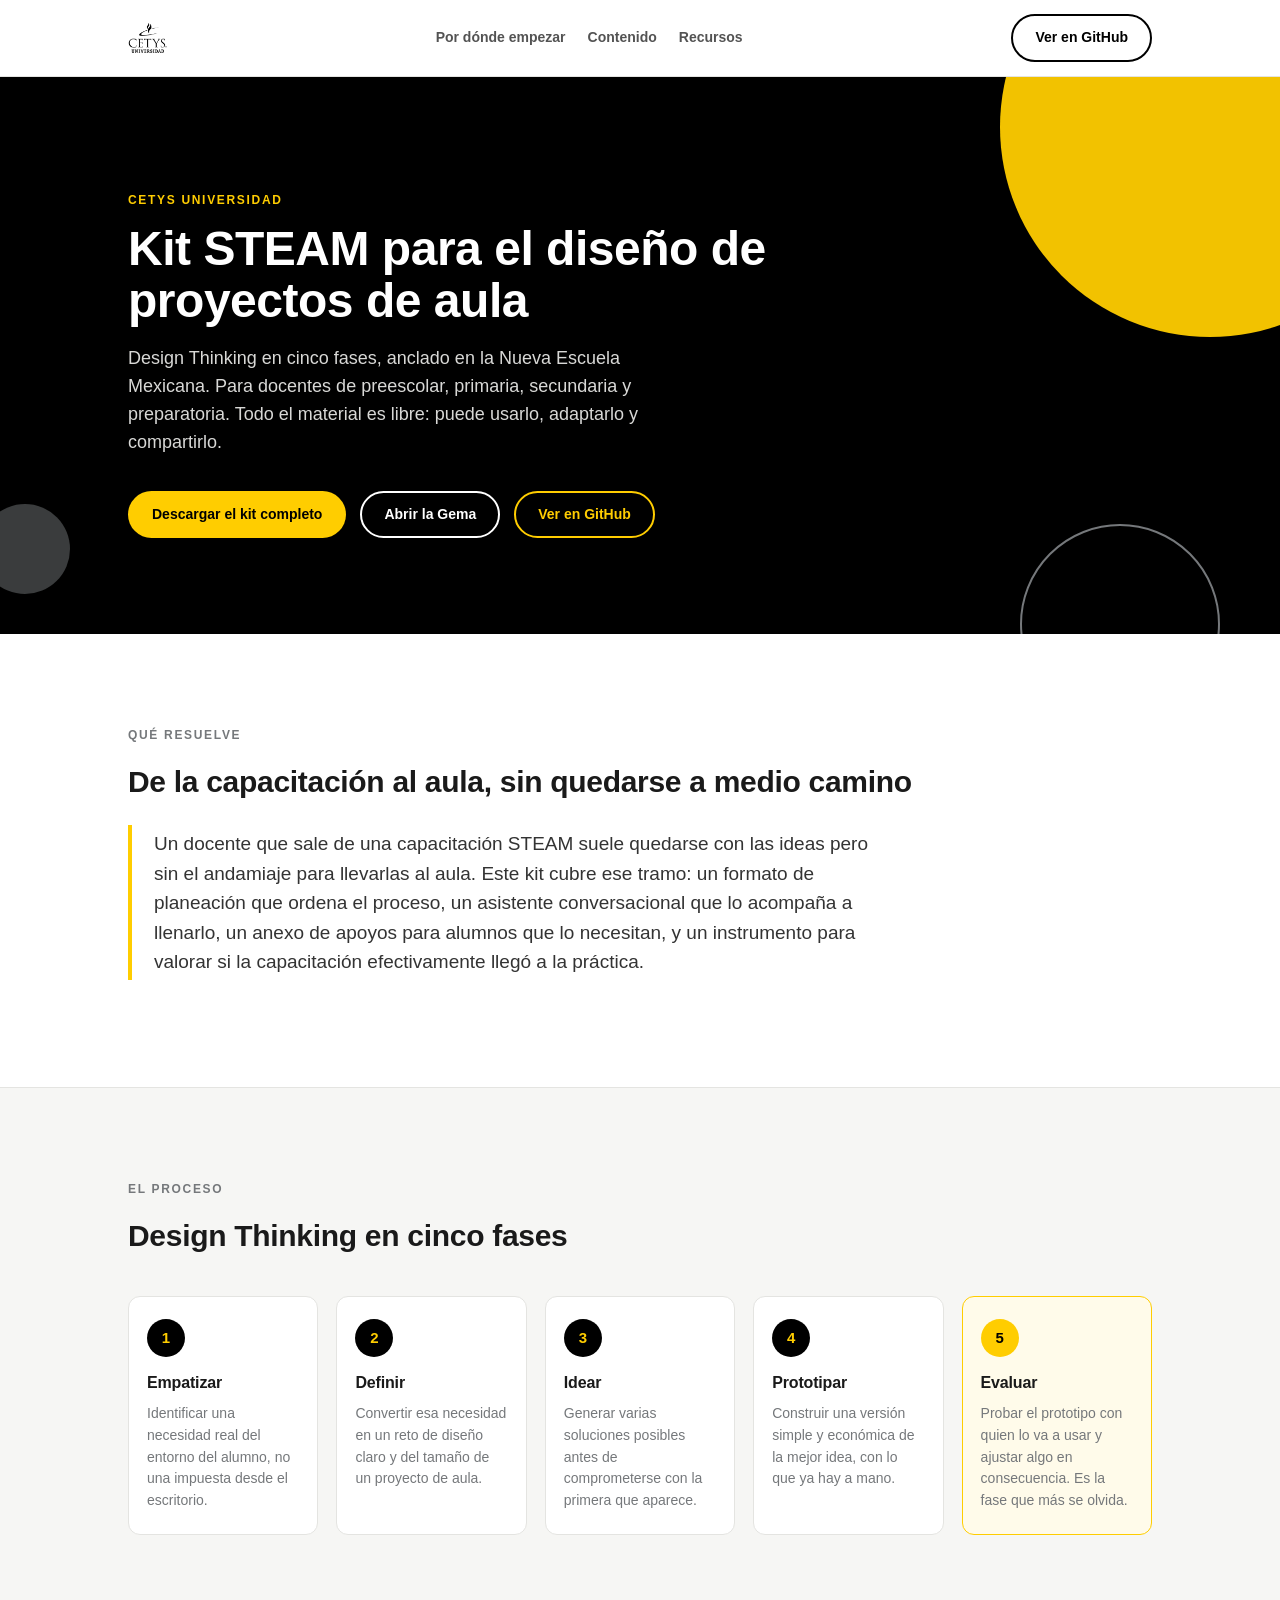
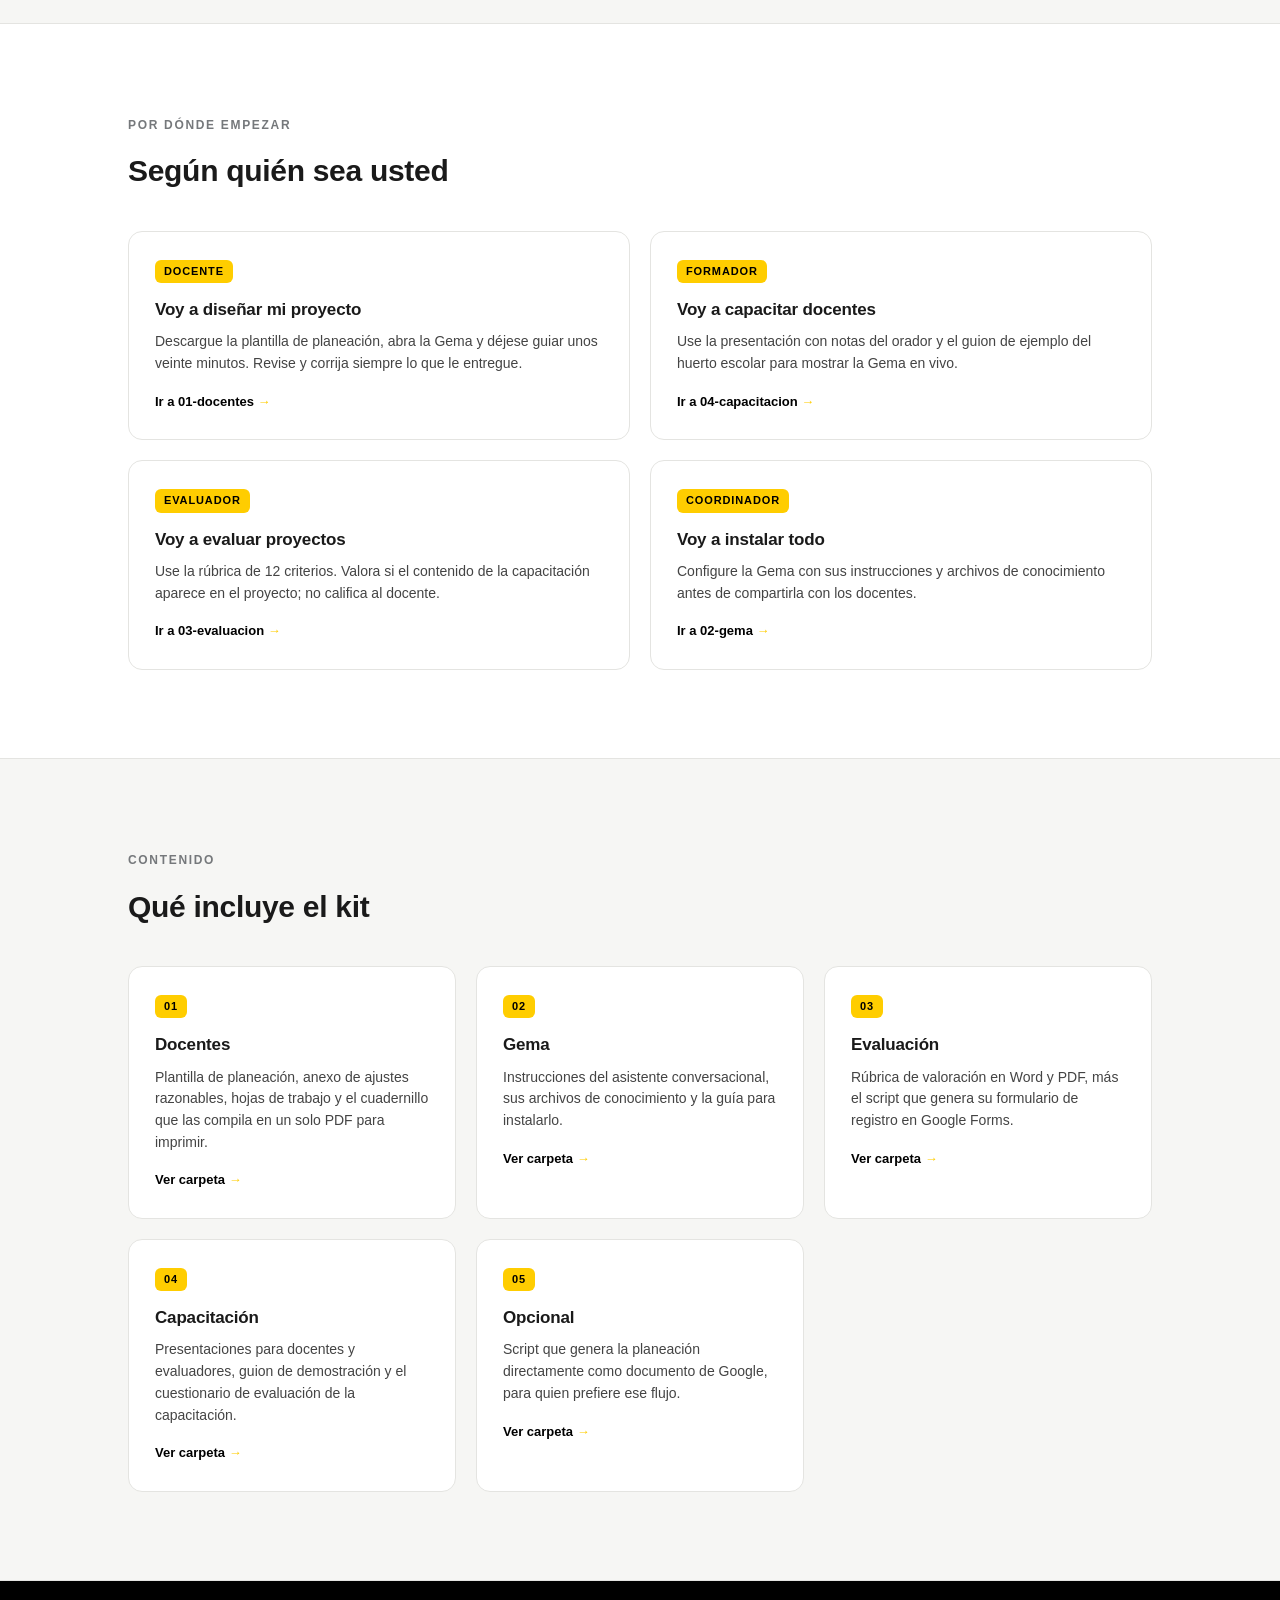
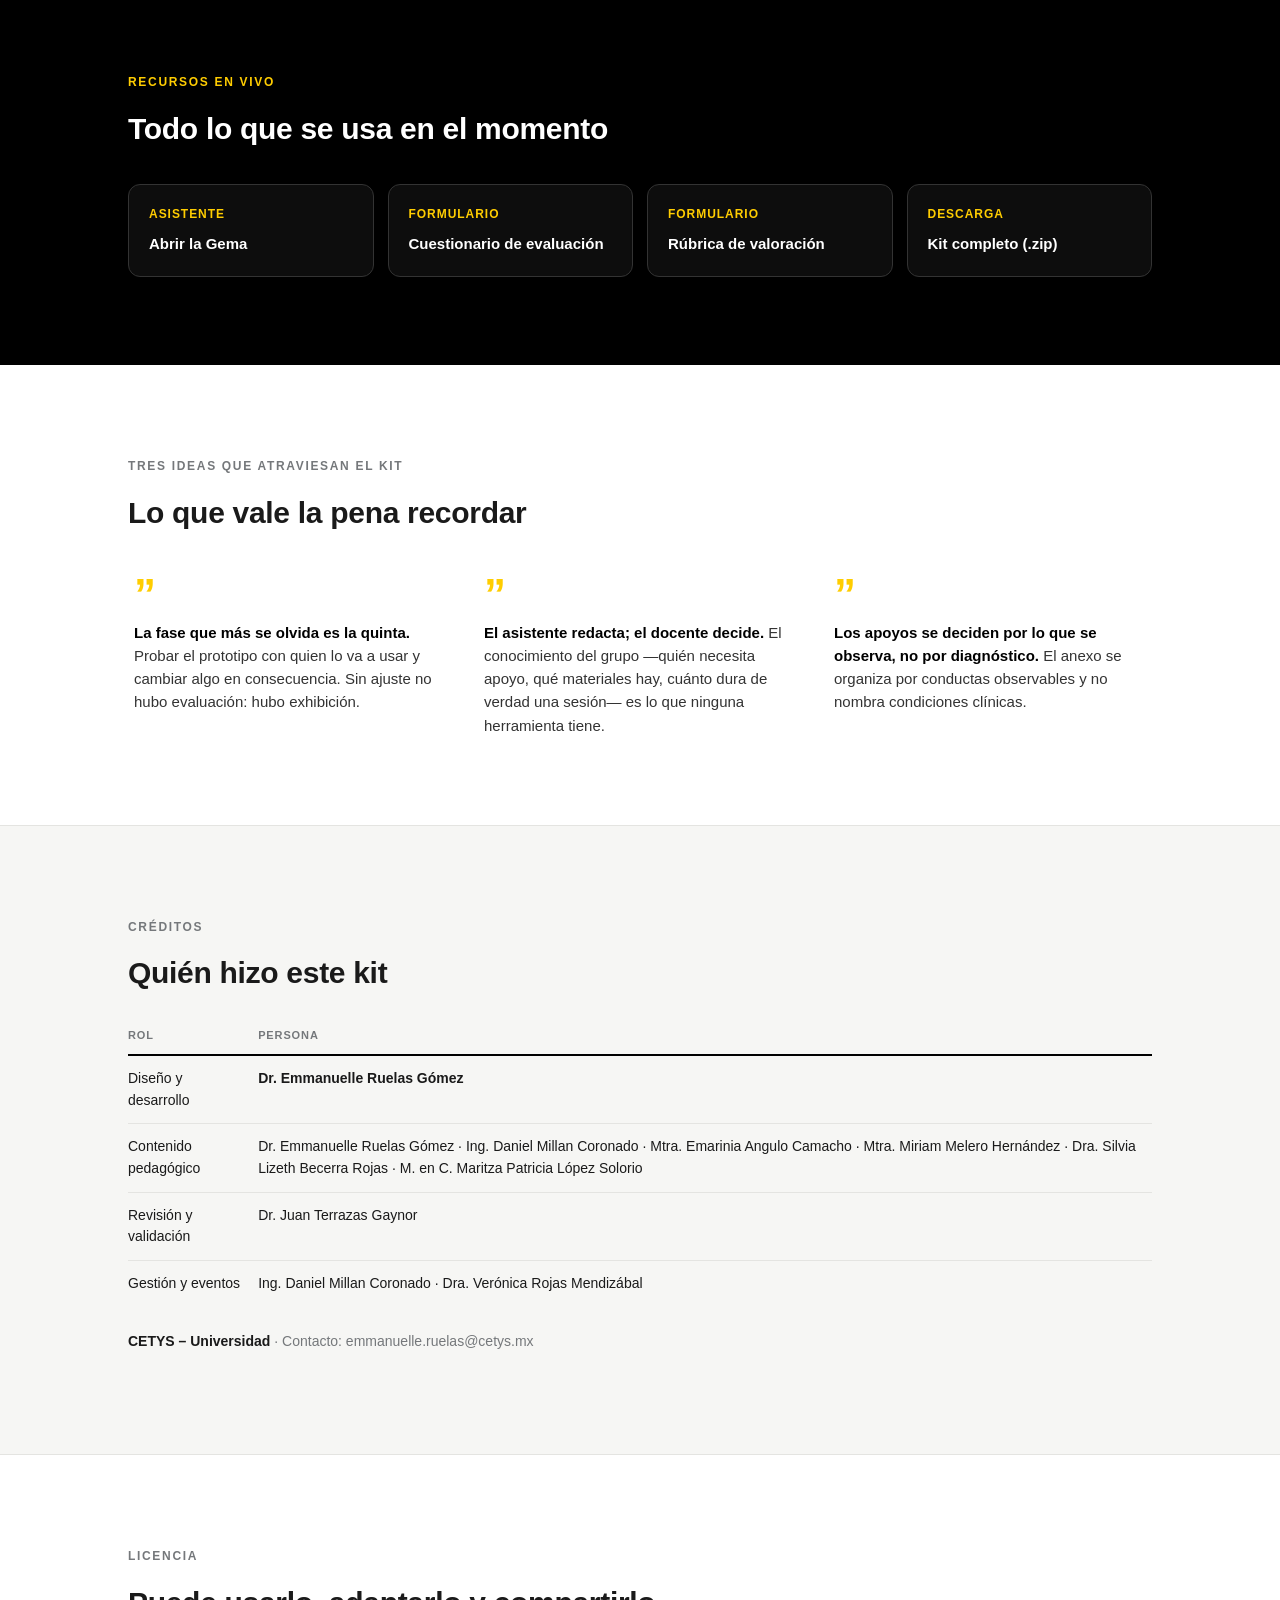
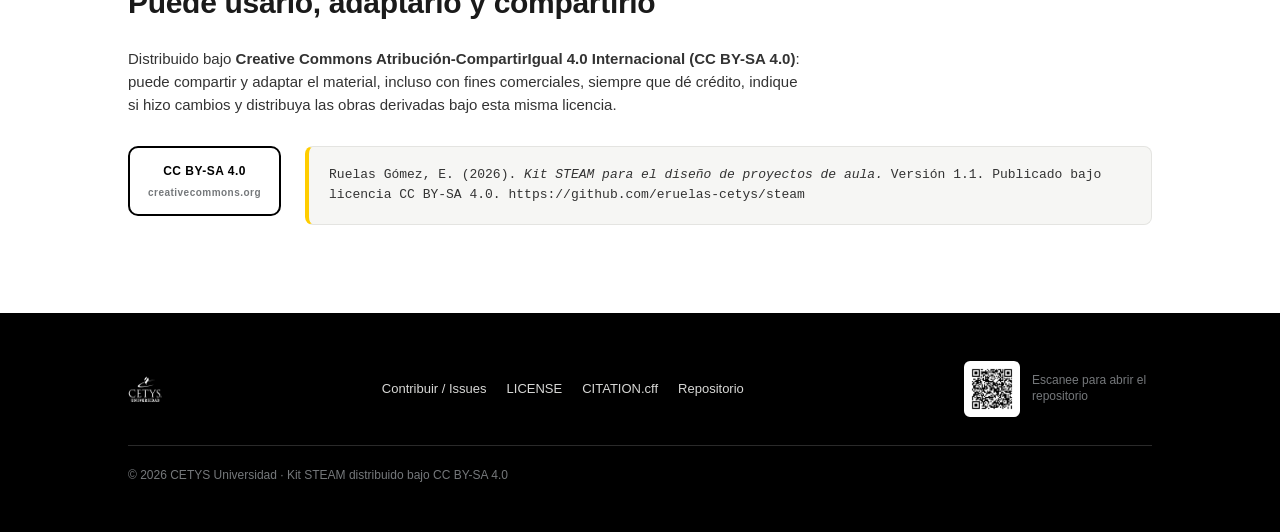
==== docs/index.html @ 41542894 "Se agrega carpeta doc y pagina principal" ====
<!DOCTYPE html>
<html lang="es">
<head>
<meta charset="UTF-8">
<meta name="viewport" content="width=device-width, initial-scale=1.0">
<title>Kit STEAM · CETYS</title>
<meta name="description" content="Kit completo para el diseño, la implementación y la valoración de proyectos STEAM de aula. Design Thinking en cinco fases, anclado en la Nueva Escuela Mexicana.">
<style>
  :root{
    --black:#000000;
    --grey:#75787B;
    --yellow:#FFCD00;
    --white:#FFFFFF;
    --offwhite:#F6F6F4;
    --line:#E4E4E1;
    --ink:#1A1A1A;
  }
  *{box-sizing:border-box;}
  html{scroll-behavior:smooth;}
  body{
    margin:0;
    font-family:-apple-system,BlinkMacSystemFont,"Segoe UI",Roboto,Helvetica,Arial,sans-serif;
    color:var(--ink);
    background:var(--white);
    line-height:1.55;
  }
  h1,h2,h3{font-weight:800; letter-spacing:-0.01em;}
  a{color:inherit;}
  .wrap{max-width:1080px; margin:0 auto; padding:0 28px;}
  section{padding:88px 0;}
  .eyebrow{
    display:inline-block;
    font-size:12px;
    font-weight:700;
    letter-spacing:0.14em;
    text-transform:uppercase;
    color:var(--grey);
    margin-bottom:14px;
  }
  .eyebrow.on-black{color:var(--yellow);}
  h2{font-size:30px; margin:0 0 20px;}
  h2 .accent{color:var(--yellow); -webkit-text-stroke:1px var(--black);}

  /* ---- Nav ---- */
  header.site-nav{
    position:sticky; top:0; z-index:50;
    background:var(--white);
    border-bottom:1px solid var(--line);
  }
  .nav-inner{
    max-width:1080px; margin:0 auto; padding:14px 28px;
    display:flex; align-items:center; justify-content:space-between; gap:20px;
  }
  .nav-inner img{height:30px; display:block;}
  .nav-links{display:flex; gap:22px; font-size:14px; font-weight:600;}
  .nav-links a{text-decoration:none; color:var(--ink); opacity:0.75;}
  .nav-links a:hover{opacity:1;}
  .btn{
    display:inline-block;
    padding:11px 22px;
    border-radius:999px;
    font-weight:700;
    font-size:14px;
    text-decoration:none;
    border:2px solid transparent;
    transition:transform .15s ease;
  }
  .btn:hover{transform:translateY(-1px);}
  .btn-yellow{background:var(--yellow); color:var(--black);}
  .btn-outline-black{border-color:var(--black); color:var(--black);}
  .btn-outline-white{border-color:var(--white); color:var(--white);}
  .btn-outline-yellow{border-color:var(--yellow); color:var(--yellow);}
  .nav-cta{display:none;}
  @media(min-width:720px){ .nav-cta{display:inline-block;} }

  /* ---- Hero ---- */
  .hero{
    position:relative;
    background:var(--black);
    color:var(--white);
    overflow:hidden;
    padding:110px 0 96px;
  }
  .hero .circle{
    position:absolute; border-radius:50%;
  }
  .hero .c1{width:420px; height:420px; background:var(--yellow); opacity:0.95; right:-140px; top:-160px;}
  .hero .c2{width:200px; height:200px; border:2px solid var(--grey); right:60px; bottom:-90px;}
  .hero .c3{width:90px; height:90px; background:var(--grey); left:-20px; bottom:40px; opacity:0.5;}
  .hero-inner{position:relative; z-index:2;}
  .hero h1{
    font-size:48px; line-height:1.08; margin:0 0 18px; max-width:640px;
  }
  .hero p.lead{
    font-size:18px; color:#D8D8D6; max-width:560px; margin:0 0 34px;
  }
  .hero-ctas{display:flex; flex-wrap:wrap; gap:14px;}
  @media(max-width:600px){ .hero h1{font-size:34px;} .hero .c1{width:280px;height:280px;right:-110px;top:-110px;} }

  /* ---- Qué resuelve ---- */
  .callout{
    border-left:4px solid var(--yellow);
    padding:4px 0 4px 22px;
    font-size:19px;
    color:#333;
    max-width:760px;
  }

  /* ---- Fases ---- */
  .fases-section{background:var(--offwhite); border-top:1px solid var(--line); border-bottom:1px solid var(--line);}
  .fases{
    display:grid;
    grid-template-columns:repeat(5,1fr);
    gap:18px;
    margin-top:36px;
  }
  @media(max-width:820px){ .fases{grid-template-columns:1fr 1fr;} }
  @media(max-width:480px){ .fases{grid-template-columns:1fr;} }
  .fase{background:var(--white); border:1px solid var(--line); border-radius:12px; padding:22px 18px;}
  .fase .num{
    width:38px; height:38px; border-radius:50%;
    background:var(--black); color:var(--yellow);
    display:flex; align-items:center; justify-content:center;
    font-weight:800; font-size:15px; margin-bottom:14px;
  }
  .fase h3{font-size:16px; margin:0 0 8px;}
  .fase p{font-size:14px; color:var(--grey); margin:0;}
  .fase.destacada{border-color:var(--yellow); background:#FFFBEA;}
  .fase.destacada .num{background:var(--yellow); color:var(--black);}

  /* ---- Cards grid (roles / carpetas) ---- */
  .grid-cards{display:grid; grid-template-columns:repeat(2,1fr); gap:20px; margin-top:36px;}
  @media(max-width:700px){ .grid-cards{grid-template-columns:1fr;} }
  .grid-cards.five{grid-template-columns:repeat(3,1fr);}
  @media(max-width:900px){ .grid-cards.five{grid-template-columns:repeat(2,1fr);} }
  @media(max-width:520px){ .grid-cards.five{grid-template-columns:1fr;} }
  .card{
    border:1px solid var(--line); border-radius:14px; padding:26px;
    background:var(--white);
    transition:border-color .15s ease, transform .15s ease;
  }
  .card:hover{border-color:var(--yellow); transform:translateY(-2px);}
  .card .tag{
    display:inline-block; font-size:11px; font-weight:700; letter-spacing:0.08em;
    text-transform:uppercase; color:var(--black); background:var(--yellow);
    padding:3px 9px; border-radius:6px; margin-bottom:14px;
  }
  .card h3{font-size:17px; margin:0 0 8px;}
  .card p{font-size:14px; color:#444; margin:0 0 14px;}
  .card a.go{font-size:13px; font-weight:700; text-decoration:none; color:var(--black);}
  .card a.go::after{content:" →"; color:var(--yellow); font-weight:900;}

  /* ---- Recursos en vivo ---- */
  .recursos{background:var(--black); color:var(--white);}
  .recursos h2{color:var(--white);}
  .recursos-grid{
    display:grid; grid-template-columns:repeat(4,1fr); gap:14px; margin-top:32px;
  }
  @media(max-width:820px){ .recursos-grid{grid-template-columns:1fr 1fr;} }
  @media(max-width:480px){ .recursos-grid{grid-template-columns:1fr;} }
  .recurso-btn{
    display:block; text-align:left; text-decoration:none;
    border:1px solid #333; border-radius:12px; padding:20px;
    color:var(--white); background:#0D0D0D;
  }
  .recurso-btn:hover{border-color:var(--yellow);}
  .recurso-btn .lbl{font-size:12px; text-transform:uppercase; letter-spacing:0.08em; color:var(--yellow); font-weight:700; display:block; margin-bottom:8px;}
  .recurso-btn .name{font-size:15px; font-weight:700;}

  /* ---- Tres ideas ---- */
  .ideas{display:grid; grid-template-columns:repeat(3,1fr); gap:26px; margin-top:36px;}
  @media(max-width:820px){ .ideas{grid-template-columns:1fr;} }
  .idea{position:relative; padding-left:6px;}
  .idea .q{font-size:44px; color:var(--yellow); font-weight:900; line-height:1; display:block; margin-bottom:4px;}
  .idea p{font-size:15px; color:#333; margin:0;}
  .idea strong{color:var(--black);}

  /* ---- Créditos ---- */
  .creditos-section{background:var(--offwhite); border-top:1px solid var(--line); border-bottom:1px solid var(--line);}
  table.creditos{width:100%; border-collapse:collapse; margin-top:30px; font-size:14px;}
  table.creditos th{
    text-align:left; font-size:11px; text-transform:uppercase; letter-spacing:0.08em;
    color:var(--grey); border-bottom:2px solid var(--black); padding:0 12px 10px 0;
  }
  table.creditos td{padding:12px 12px 12px 0; border-bottom:1px solid var(--line); vertical-align:top;}
  table.creditos tr:last-child td{border-bottom:none;}
  .institucion-line{margin-top:24px; font-size:14px; color:var(--grey);}
  .institucion-line strong{color:var(--ink);}

  /* ---- Licencia ---- */
  .licencia-box{
    display:flex; gap:24px; align-items:flex-start; flex-wrap:wrap; margin-top:30px;
  }
  .badge-ccbysa{
    flex:0 0 auto; border:2px solid var(--black); border-radius:10px;
    padding:14px 18px; font-size:12px; font-weight:800; letter-spacing:0.04em;
    text-align:center; color:var(--black);
  }
  .badge-ccbysa span{display:block; font-size:10px; font-weight:600; color:var(--grey); margin-top:4px;}
  .cita-box{
    flex:1; min-width:260px; background:var(--offwhite); border:1px solid var(--line);
    border-left:4px solid var(--yellow); border-radius:8px; padding:18px 20px;
    font-family:ui-monospace,SFMono-Regular,Menlo,Consolas,monospace; font-size:13px; color:#333;
  }

  /* ---- Footer ---- */
  footer{background:var(--black); color:#B9B9B7; padding:48px 0 36px;}
  .footer-inner{display:flex; justify-content:space-between; align-items:center; flex-wrap:wrap; gap:20px;}
  .footer-links{display:flex; gap:20px; font-size:13px; flex-wrap:wrap;}
  .footer-links a{text-decoration:none; color:#D8D8D6;}
  .footer-links a:hover{color:var(--yellow);}
  .footer-qr{display:flex; align-items:center; gap:12px;}
  .footer-qr img{width:56px; height:56px; border-radius:6px; background:#fff; padding:4px;}
  .footer-qr span{font-size:12px; color:var(--grey); max-width:120px; line-height:1.3;}
  .copyright{font-size:12px; color:var(--grey); margin-top:28px; border-top:1px solid #2A2A2A; padding-top:20px;}
</style>
</head>
<body>

<header class="site-nav">
  <div class="nav-inner">
    <img src="assets/cetys-logotipo-negro.png" alt="CETYS Universidad">
    <nav class="nav-links">
      <a href="#empezar">Por dónde empezar</a>
      <a href="#contenido">Contenido</a>
      <a href="#recursos">Recursos</a>
    </nav>
    <a class="btn btn-outline-black nav-cta" href="https://github.com/eruelas-cetys/steam" target="_blank" rel="noopener">Ver en GitHub</a>
  </div>
</header>

<!-- 1. HERO -->
<section class="hero">
  <div class="circle c1"></div>
  <div class="circle c2"></div>
  <div class="circle c3"></div>
  <div class="wrap hero-inner">
    <span class="eyebrow on-black">CETYS Universidad</span>
    <h1>Kit STEAM para el diseño de proyectos de aula</h1>
    <p class="lead">Design Thinking en cinco fases, anclado en la Nueva Escuela Mexicana. Para docentes de preescolar, primaria, secundaria y preparatoria. Todo el material es libre: puede usarlo, adaptarlo y compartirlo.</p>
    <div class="hero-ctas">
      <a class="btn btn-yellow" href="https://github.com/eruelas-cetys/steam/releases/latest" target="_blank" rel="noopener">Descargar el kit completo</a>
      <a class="btn btn-outline-white" href="https://gemini.google.com/gem/1CU8PMaLrnnSPqOltSaSx2SMpcUF2O90s?usp=sharing" target="_blank" rel="noopener">Abrir la Gema</a>
      <a class="btn btn-outline-yellow" href="https://github.com/eruelas-cetys/steam" target="_blank" rel="noopener">Ver en GitHub</a>
    </div>
  </div>
</section>

<!-- 2. QUÉ RESUELVE -->
<section>
  <div class="wrap">
    <span class="eyebrow">Qué resuelve</span>
    <h2>De la capacitación al aula, sin quedarse a medio camino</h2>
    <p class="callout">Un docente que sale de una capacitación STEAM suele quedarse con las ideas pero sin el andamiaje para llevarlas al aula. Este kit cubre ese tramo: un formato de planeación que ordena el proceso, un asistente conversacional que lo acompaña a llenarlo, un anexo de apoyos para alumnos que lo necesitan, y un instrumento para valorar si la capacitación efectivamente llegó a la práctica.</p>
  </div>
</section>

<!-- 3. LAS CINCO FASES -->
<section class="fases-section">
  <div class="wrap">
    <span class="eyebrow">El proceso</span>
    <h2>Design Thinking en cinco fases</h2>
    <div class="fases">
      <div class="fase">
        <div class="num">1</div>
        <h3>Empatizar</h3>
        <p>Identificar una necesidad real del entorno del alumno, no una impuesta desde el escritorio.</p>
      </div>
      <div class="fase">
        <div class="num">2</div>
        <h3>Definir</h3>
        <p>Convertir esa necesidad en un reto de diseño claro y del tamaño de un proyecto de aula.</p>
      </div>
      <div class="fase">
        <div class="num">3</div>
        <h3>Idear</h3>
        <p>Generar varias soluciones posibles antes de comprometerse con la primera que aparece.</p>
      </div>
      <div class="fase">
        <div class="num">4</div>
        <h3>Prototipar</h3>
        <p>Construir una versión simple y económica de la mejor idea, con lo que ya hay a mano.</p>
      </div>
      <div class="fase destacada">
        <div class="num">5</div>
        <h3>Evaluar</h3>
        <p>Probar el prototipo con quien lo va a usar y ajustar algo en consecuencia. Es la fase que más se olvida.</p>
      </div>
    </div>
  </div>
</section>

<!-- 4. POR DÓNDE EMPEZAR -->
<section id="empezar">
  <div class="wrap">
    <span class="eyebrow">Por dónde empezar</span>
    <h2>Según quién sea usted</h2>
    <div class="grid-cards">
      <div class="card">
        <span class="tag">Docente</span>
        <h3>Voy a diseñar mi proyecto</h3>
        <p>Descargue la plantilla de planeación, abra la Gema y déjese guiar unos veinte minutos. Revise y corrija siempre lo que le entregue.</p>
        <a class="go" href="https://github.com/eruelas-cetys/steam/tree/main/01-docentes" target="_blank" rel="noopener">Ir a 01-docentes</a>
      </div>
      <div class="card">
        <span class="tag">Formador</span>
        <h3>Voy a capacitar docentes</h3>
        <p>Use la presentación con notas del orador y el guion de ejemplo del huerto escolar para mostrar la Gema en vivo.</p>
        <a class="go" href="https://github.com/eruelas-cetys/steam/tree/main/04-capacitacion" target="_blank" rel="noopener">Ir a 04-capacitacion</a>
      </div>
      <div class="card">
        <span class="tag">Evaluador</span>
        <h3>Voy a evaluar proyectos</h3>
        <p>Use la rúbrica de 12 criterios. Valora si el contenido de la capacitación aparece en el proyecto; no califica al docente.</p>
        <a class="go" href="https://github.com/eruelas-cetys/steam/tree/main/03-evaluacion" target="_blank" rel="noopener">Ir a 03-evaluacion</a>
      </div>
      <div class="card">
        <span class="tag">Coordinador</span>
        <h3>Voy a instalar todo</h3>
        <p>Configure la Gema con sus instrucciones y archivos de conocimiento antes de compartirla con los docentes.</p>
        <a class="go" href="https://github.com/eruelas-cetys/steam/tree/main/02-gema" target="_blank" rel="noopener">Ir a 02-gema</a>
      </div>
    </div>
  </div>
</section>

<!-- 5. QUÉ INCLUYE EL KIT -->
<section id="contenido" class="fases-section">
  <div class="wrap">
    <span class="eyebrow">Contenido</span>
    <h2>Qué incluye el kit</h2>
    <div class="grid-cards five">
      <div class="card">
        <span class="tag">01</span>
        <h3>Docentes</h3>
        <p>Plantilla de planeación, anexo de ajustes razonables, hojas de trabajo y el cuadernillo que las compila en un solo PDF para imprimir.</p>
        <a class="go" href="https://github.com/eruelas-cetys/steam/tree/main/01-docentes" target="_blank" rel="noopener">Ver carpeta</a>
      </div>
      <div class="card">
        <span class="tag">02</span>
        <h3>Gema</h3>
        <p>Instrucciones del asistente conversacional, sus archivos de conocimiento y la guía para instalarlo.</p>
        <a class="go" href="https://github.com/eruelas-cetys/steam/tree/main/02-gema" target="_blank" rel="noopener">Ver carpeta</a>
      </div>
      <div class="card">
        <span class="tag">03</span>
        <h3>Evaluación</h3>
        <p>Rúbrica de valoración en Word y PDF, más el script que genera su formulario de registro en Google Forms.</p>
        <a class="go" href="https://github.com/eruelas-cetys/steam/tree/main/03-evaluacion" target="_blank" rel="noopener">Ver carpeta</a>
      </div>
      <div class="card">
        <span class="tag">04</span>
        <h3>Capacitación</h3>
        <p>Presentaciones para docentes y evaluadores, guion de demostración y el cuestionario de evaluación de la capacitación.</p>
        <a class="go" href="https://github.com/eruelas-cetys/steam/tree/main/04-capacitacion" target="_blank" rel="noopener">Ver carpeta</a>
      </div>
      <div class="card">
        <span class="tag">05</span>
        <h3>Opcional</h3>
        <p>Script que genera la planeación directamente como documento de Google, para quien prefiere ese flujo.</p>
        <a class="go" href="https://github.com/eruelas-cetys/steam/tree/main/05-opcional" target="_blank" rel="noopener">Ver carpeta</a>
      </div>
    </div>
  </div>
</section>

<!-- 6. RECURSOS EN VIVO -->
<section id="recursos" class="recursos">
  <div class="wrap">
    <span class="eyebrow on-black">Recursos en vivo</span>
    <h2>Todo lo que se usa en el momento</h2>
    <div class="recursos-grid">
      <a class="recurso-btn" href="https://gemini.google.com/gem/1CU8PMaLrnnSPqOltSaSx2SMpcUF2O90s?usp=sharing" target="_blank" rel="noopener">
        <span class="lbl">Asistente</span>
        <span class="name">Abrir la Gema</span>
      </a>
      <a class="recurso-btn" href="https://docs.google.com/forms/d/e/1FAIpQLSeBpT1_KdAah0Wa35WcBv2gscRtcO41Vxu0KSvgbutrTcHspw/viewform" target="_blank" rel="noopener">
        <span class="lbl">Formulario</span>
        <span class="name">Cuestionario de evaluación</span>
      </a>
      <a class="recurso-btn" href="https://docs.google.com/forms/d/e/1FAIpQLSeCytcj24HPUlsNartHKzY84aU4B8jr36hXEk-FzbSuSA4kmQ/viewform" target="_blank" rel="noopener">
        <span class="lbl">Formulario</span>
        <span class="name">Rúbrica de valoración</span>
      </a>
      <a class="recurso-btn" href="https://github.com/eruelas-cetys/steam/releases/latest" target="_blank" rel="noopener">
        <span class="lbl">Descarga</span>
        <span class="name">Kit completo (.zip)</span>
      </a>
    </div>
  </div>
</section>

<!-- 7. TRES IDEAS -->
<section>
  <div class="wrap">
    <span class="eyebrow">Tres ideas que atraviesan el kit</span>
    <h2>Lo que vale la pena recordar</h2>
    <div class="ideas">
      <div class="idea">
        <span class="q">”</span>
        <p><strong>La fase que más se olvida es la quinta.</strong> Probar el prototipo con quien lo va a usar y cambiar algo en consecuencia. Sin ajuste no hubo evaluación: hubo exhibición.</p>
      </div>
      <div class="idea">
        <span class="q">”</span>
        <p><strong>El asistente redacta; el docente decide.</strong> El conocimiento del grupo —quién necesita apoyo, qué materiales hay, cuánto dura de verdad una sesión— es lo que ninguna herramienta tiene.</p>
      </div>
      <div class="idea">
        <span class="q">”</span>
        <p><strong>Los apoyos se deciden por lo que se observa, no por diagnóstico.</strong> El anexo se organiza por conductas observables y no nombra condiciones clínicas.</p>
      </div>
    </div>
  </div>
</section>

<!-- 8. CRÉDITOS E INSTITUCIÓN -->
<section class="creditos-section">
  <div class="wrap">
    <span class="eyebrow">Créditos</span>
    <h2>Quién hizo este kit</h2>
    <table class="creditos">
      <tr><th>Rol</th><th>Persona</th></tr>
      <tr><td>Diseño y desarrollo</td><td><strong>Dr. Emmanuelle Ruelas Gómez</strong></td></tr>
      <tr><td>Contenido pedagógico</td><td>Dr. Emmanuelle Ruelas Gómez · Ing. Daniel Millan Coronado · Mtra. Emarinia Angulo Camacho · Mtra. Miriam Melero Hernández · Dra. Silvia Lizeth Becerra Rojas · M. en C. Maritza Patricia López Solorio</td></tr>
      <tr><td>Revisión y validación</td><td>Dr. Juan Terrazas Gaynor</td></tr>
      <tr><td>Gestión y eventos</td><td>Ing. Daniel Millan Coronado · Dra. Verónica Rojas Mendizábal</td></tr>
    </table>
    <p class="institucion-line"><strong>CETYS – Universidad</strong> · Contacto: emmanuelle.ruelas@cetys.mx</p>
  </div>
</section>

<!-- 9. LICENCIA Y CÓMO CITAR -->
<section>
  <div class="wrap">
    <span class="eyebrow">Licencia</span>
    <h2>Puede usarlo, adaptarlo y compartirlo</h2>
    <p style="max-width:680px; color:#333; font-size:15px;">Distribuido bajo <strong>Creative Commons Atribución-CompartirIgual 4.0 Internacional (CC BY-SA 4.0)</strong>: puede compartir y adaptar el material, incluso con fines comerciales, siempre que dé crédito, indique si hizo cambios y distribuya las obras derivadas bajo esta misma licencia.</p>
    <div class="licencia-box">
      <div class="badge-ccbysa">CC BY-SA 4.0<span>creativecommons.org</span></div>
      <div class="cita-box">Ruelas Gómez, E. (2026). <em>Kit STEAM para el diseño de proyectos de aula.</em> Versión 1.1. Publicado bajo licencia CC BY-SA 4.0. https://github.com/eruelas-cetys/steam</div>
    </div>
  </div>
</section>

<!-- 10. FOOTER -->
<footer>
  <div class="wrap">
    <div class="footer-inner">
      <img src="assets/cetys-logotipo-blanco.png" alt="CETYS Universidad" style="height:26px;">
      <div class="footer-links">
        <a href="https://github.com/eruelas-cetys/steam/issues" target="_blank" rel="noopener">Contribuir / Issues</a>
        <a href="https://github.com/eruelas-cetys/steam/blob/main/LICENSE" target="_blank" rel="noopener">LICENSE</a>
        <a href="https://github.com/eruelas-cetys/steam/blob/main/CITATION.cff" target="_blank" rel="noopener">CITATION.cff</a>
        <a href="https://github.com/eruelas-cetys/steam" target="_blank" rel="noopener">Repositorio</a>
      </div>
      <div class="footer-qr">
        <img src="assets/qr-github.png" alt="Código QR al repositorio en GitHub">
        <span>Escanee para abrir el repositorio</span>
      </div>
    </div>
    <p class="copyright">© 2026 CETYS Universidad · Kit STEAM distribuido bajo CC BY-SA 4.0</p>
  </div>
</footer>

</body>
</html>
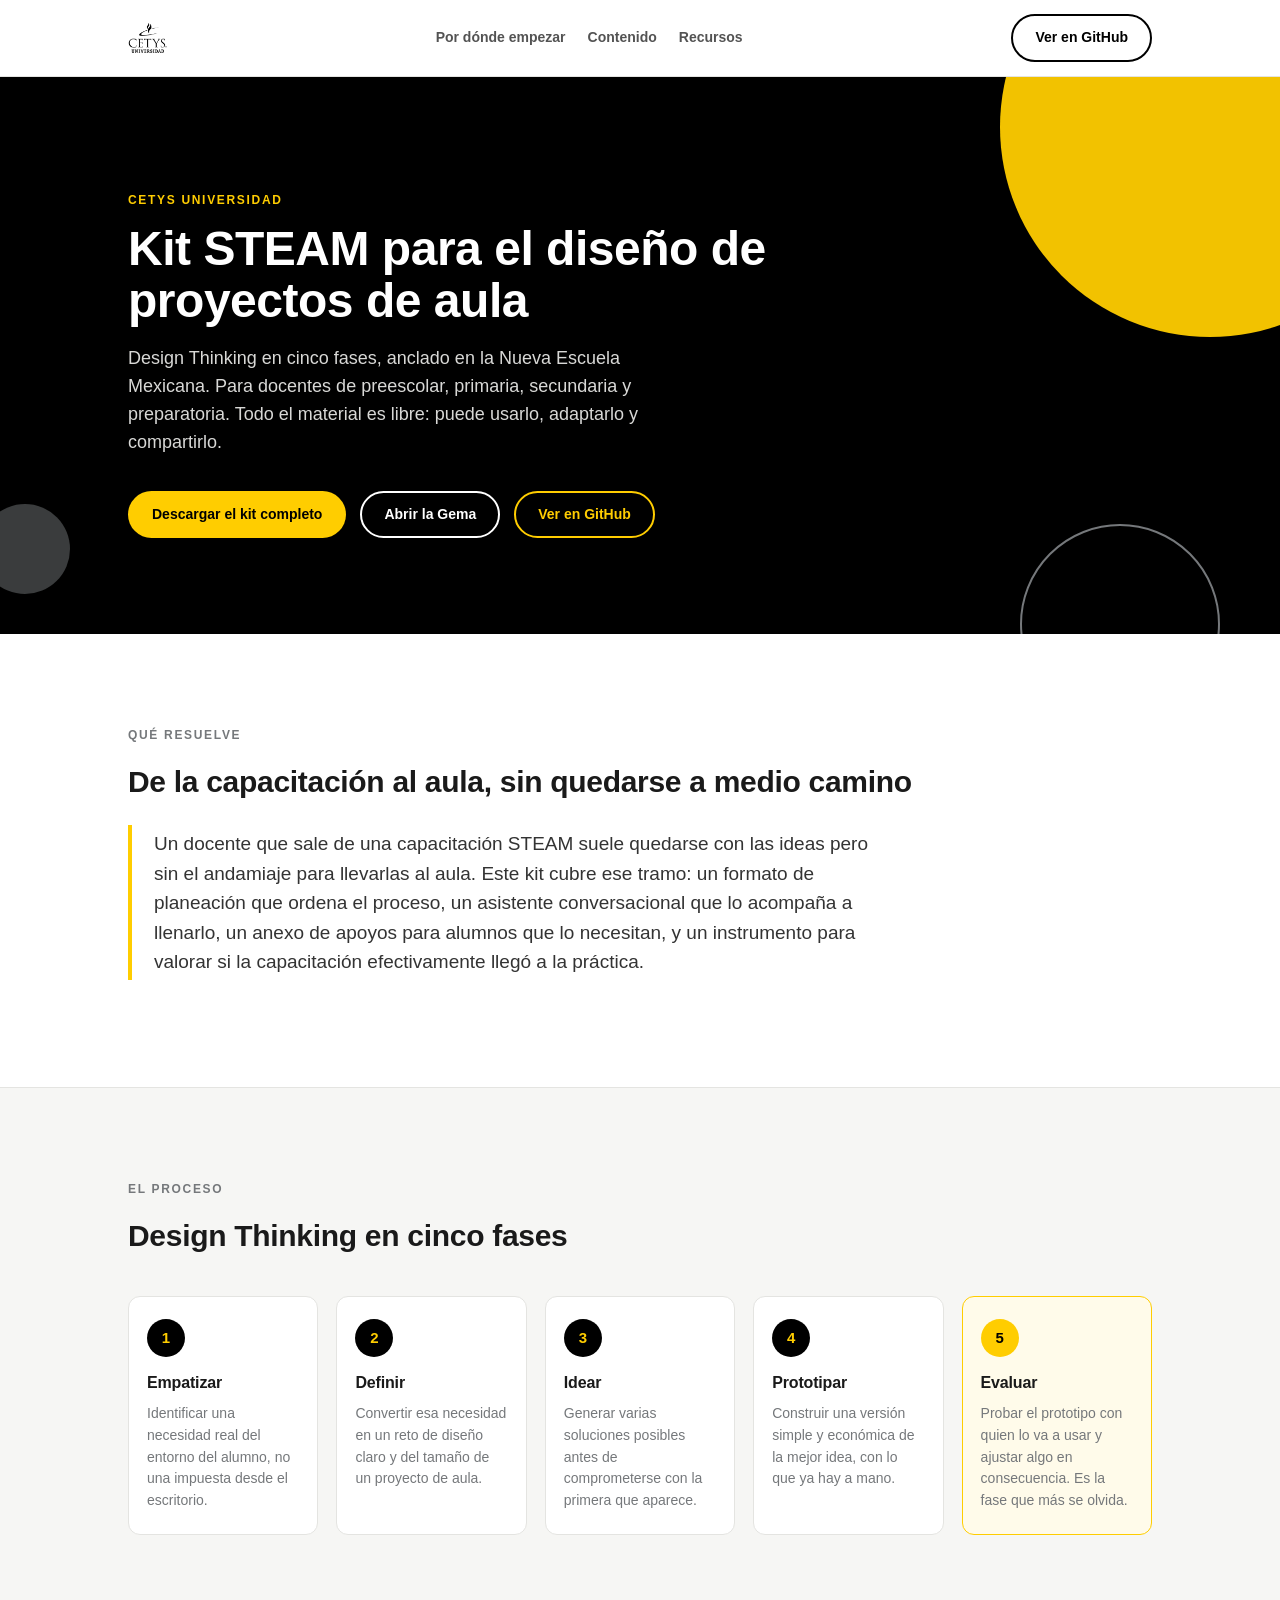
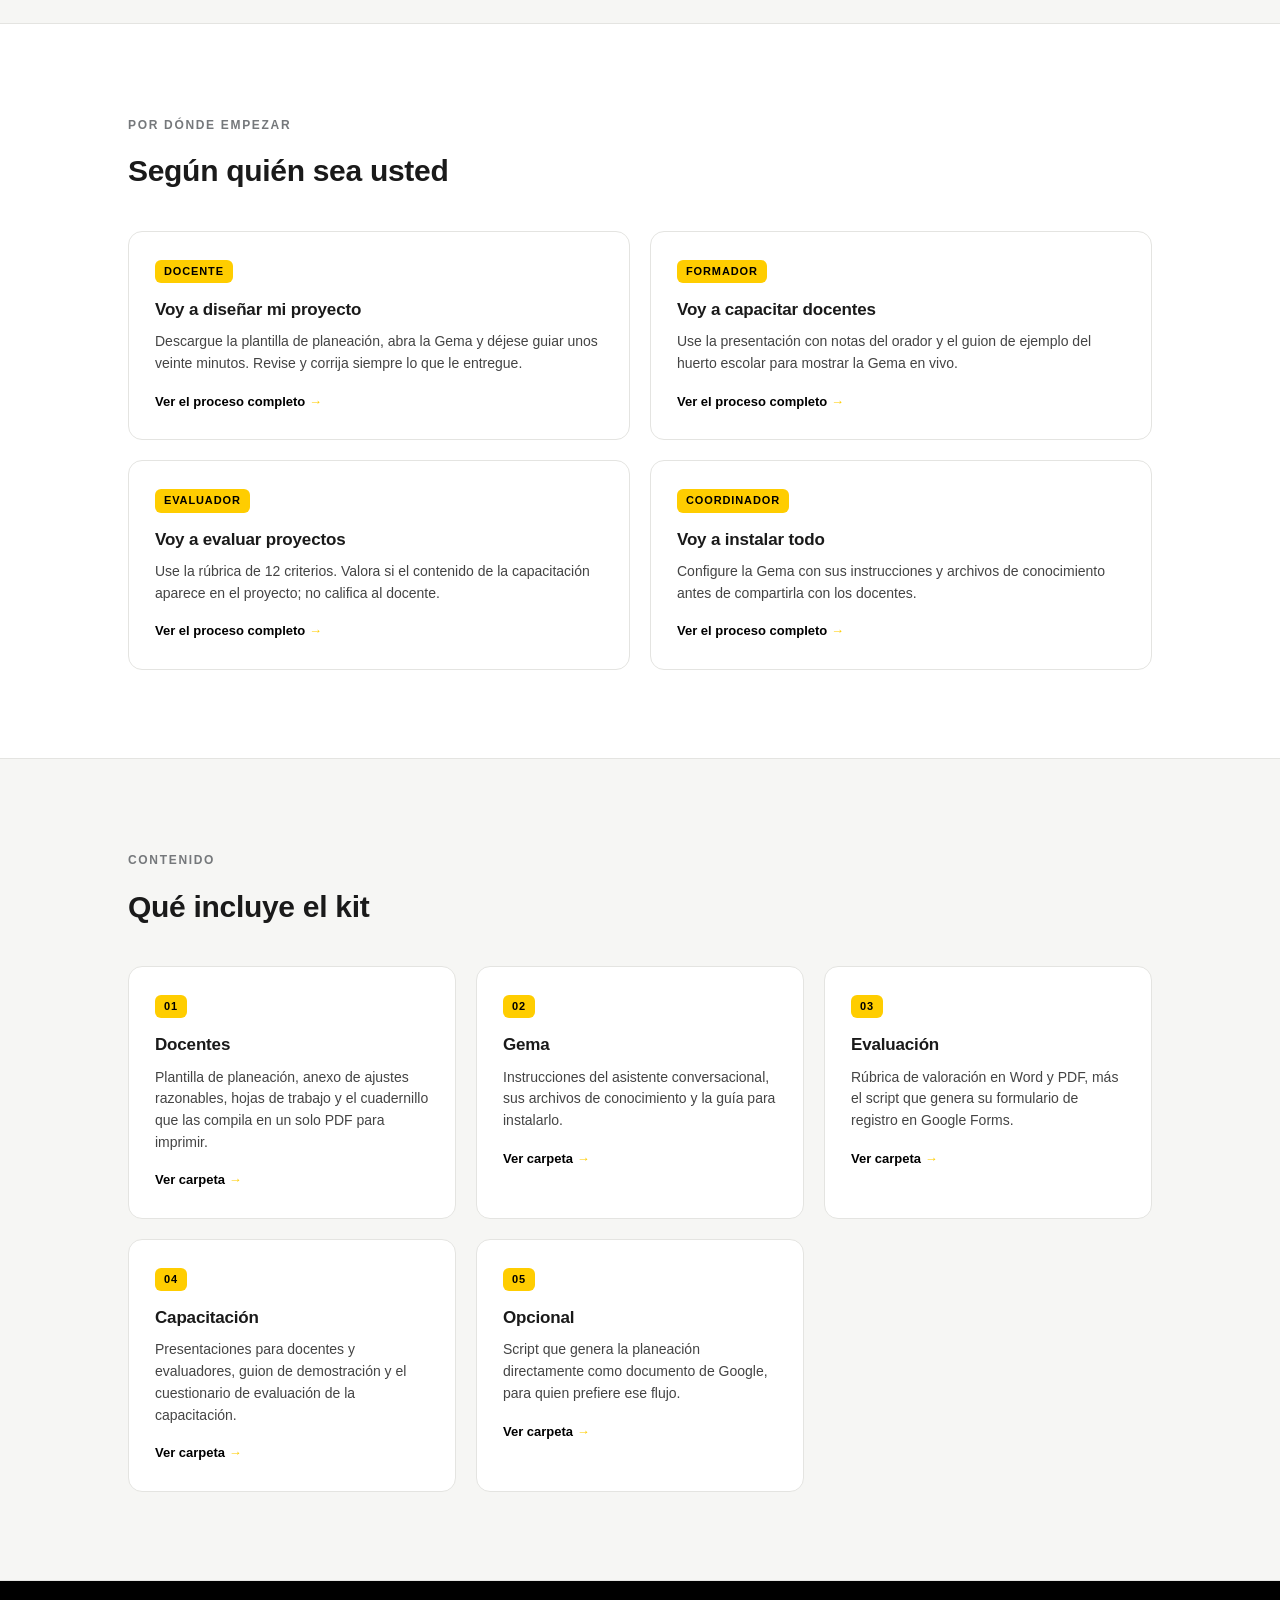
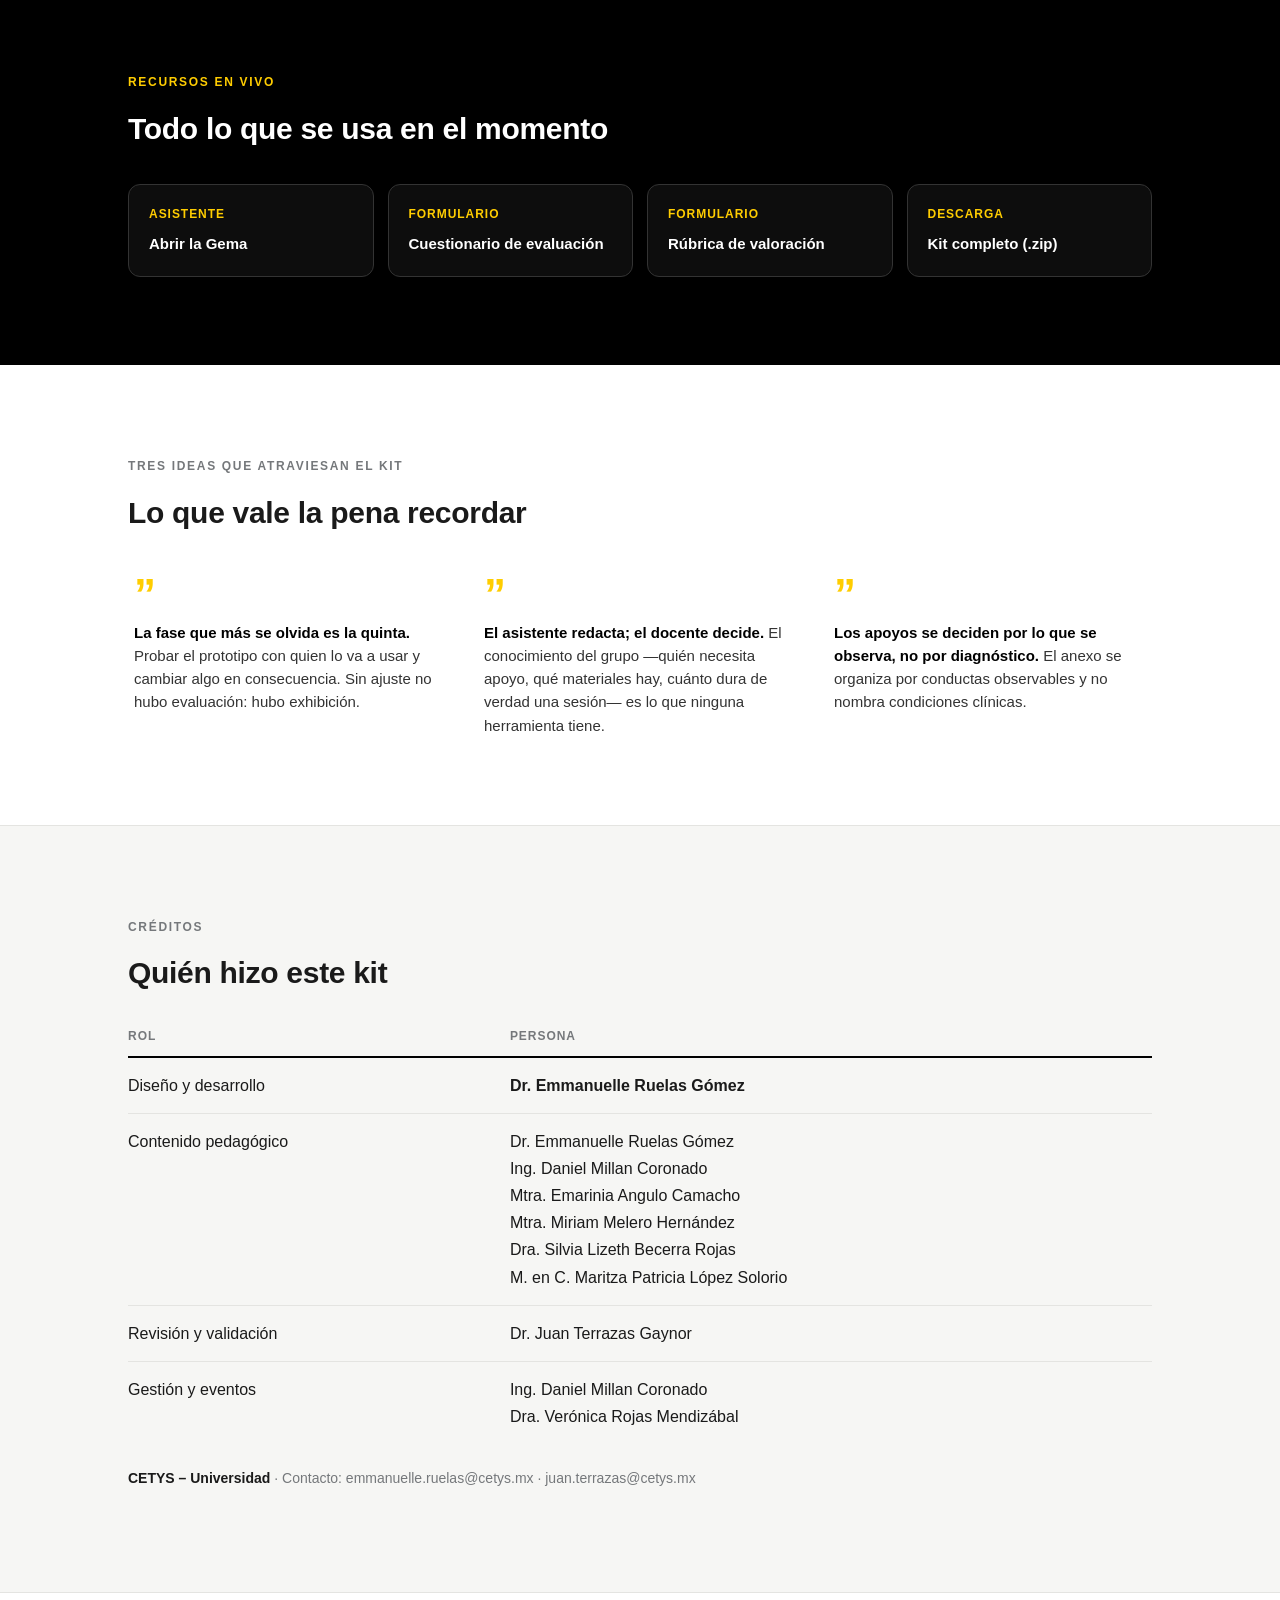
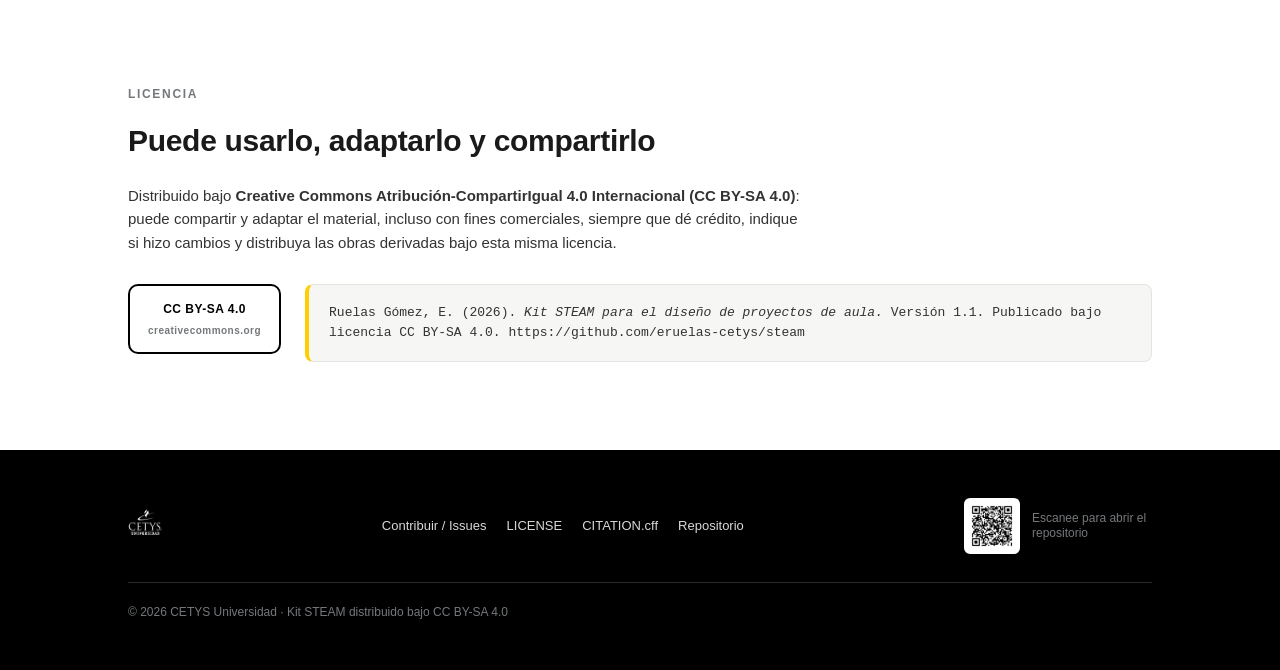
==== commit f5e4ce86: "Se agregan sub carpetas a por rol" ====
--- a/docs/index.html
+++ b/docs/index.html
@@ -5,221 +5,13 @@
 <meta name="viewport" content="width=device-width, initial-scale=1.0">
 <title>Kit STEAM · CETYS</title>
 <meta name="description" content="Kit completo para el diseño, la implementación y la valoración de proyectos STEAM de aula. Design Thinking en cinco fases, anclado en la Nueva Escuela Mexicana.">
-<style>
-  :root{
-    --black:#000000;
-    --grey:#75787B;
-    --yellow:#FFCD00;
-    --white:#FFFFFF;
-    --offwhite:#F6F6F4;
-    --line:#E4E4E1;
-    --ink:#1A1A1A;
-  }
-  *{box-sizing:border-box;}
-  html{scroll-behavior:smooth;}
-  body{
-    margin:0;
-    font-family:-apple-system,BlinkMacSystemFont,"Segoe UI",Roboto,Helvetica,Arial,sans-serif;
-    color:var(--ink);
-    background:var(--white);
-    line-height:1.55;
-  }
-  h1,h2,h3{font-weight:800; letter-spacing:-0.01em;}
-  a{color:inherit;}
-  .wrap{max-width:1080px; margin:0 auto; padding:0 28px;}
-  section{padding:88px 0;}
-  .eyebrow{
-    display:inline-block;
-    font-size:12px;
-    font-weight:700;
-    letter-spacing:0.14em;
-    text-transform:uppercase;
-    color:var(--grey);
-    margin-bottom:14px;
-  }
-  .eyebrow.on-black{color:var(--yellow);}
-  h2{font-size:30px; margin:0 0 20px;}
-  h2 .accent{color:var(--yellow); -webkit-text-stroke:1px var(--black);}
-
-  /* ---- Nav ---- */
-  header.site-nav{
-    position:sticky; top:0; z-index:50;
-    background:var(--white);
-    border-bottom:1px solid var(--line);
-  }
-  .nav-inner{
-    max-width:1080px; margin:0 auto; padding:14px 28px;
-    display:flex; align-items:center; justify-content:space-between; gap:20px;
-  }
-  .nav-inner img{height:30px; display:block;}
-  .nav-links{display:flex; gap:22px; font-size:14px; font-weight:600;}
-  .nav-links a{text-decoration:none; color:var(--ink); opacity:0.75;}
-  .nav-links a:hover{opacity:1;}
-  .btn{
-    display:inline-block;
-    padding:11px 22px;
-    border-radius:999px;
-    font-weight:700;
-    font-size:14px;
-    text-decoration:none;
-    border:2px solid transparent;
-    transition:transform .15s ease;
-  }
-  .btn:hover{transform:translateY(-1px);}
-  .btn-yellow{background:var(--yellow); color:var(--black);}
-  .btn-outline-black{border-color:var(--black); color:var(--black);}
-  .btn-outline-white{border-color:var(--white); color:var(--white);}
-  .btn-outline-yellow{border-color:var(--yellow); color:var(--yellow);}
-  .nav-cta{display:none;}
-  @media(min-width:720px){ .nav-cta{display:inline-block;} }
-
-  /* ---- Hero ---- */
-  .hero{
-    position:relative;
-    background:var(--black);
-    color:var(--white);
-    overflow:hidden;
-    padding:110px 0 96px;
-  }
-  .hero .circle{
-    position:absolute; border-radius:50%;
-  }
-  .hero .c1{width:420px; height:420px; background:var(--yellow); opacity:0.95; right:-140px; top:-160px;}
-  .hero .c2{width:200px; height:200px; border:2px solid var(--grey); right:60px; bottom:-90px;}
-  .hero .c3{width:90px; height:90px; background:var(--grey); left:-20px; bottom:40px; opacity:0.5;}
-  .hero-inner{position:relative; z-index:2;}
-  .hero h1{
-    font-size:48px; line-height:1.08; margin:0 0 18px; max-width:640px;
-  }
-  .hero p.lead{
-    font-size:18px; color:#D8D8D6; max-width:560px; margin:0 0 34px;
-  }
-  .hero-ctas{display:flex; flex-wrap:wrap; gap:14px;}
-  @media(max-width:600px){ .hero h1{font-size:34px;} .hero .c1{width:280px;height:280px;right:-110px;top:-110px;} }
-
-  /* ---- Qué resuelve ---- */
-  .callout{
-    border-left:4px solid var(--yellow);
-    padding:4px 0 4px 22px;
-    font-size:19px;
-    color:#333;
-    max-width:760px;
-  }
-
-  /* ---- Fases ---- */
-  .fases-section{background:var(--offwhite); border-top:1px solid var(--line); border-bottom:1px solid var(--line);}
-  .fases{
-    display:grid;
-    grid-template-columns:repeat(5,1fr);
-    gap:18px;
-    margin-top:36px;
-  }
-  @media(max-width:820px){ .fases{grid-template-columns:1fr 1fr;} }
-  @media(max-width:480px){ .fases{grid-template-columns:1fr;} }
-  .fase{background:var(--white); border:1px solid var(--line); border-radius:12px; padding:22px 18px;}
-  .fase .num{
-    width:38px; height:38px; border-radius:50%;
-    background:var(--black); color:var(--yellow);
-    display:flex; align-items:center; justify-content:center;
-    font-weight:800; font-size:15px; margin-bottom:14px;
-  }
-  .fase h3{font-size:16px; margin:0 0 8px;}
-  .fase p{font-size:14px; color:var(--grey); margin:0;}
-  .fase.destacada{border-color:var(--yellow); background:#FFFBEA;}
-  .fase.destacada .num{background:var(--yellow); color:var(--black);}
-
-  /* ---- Cards grid (roles / carpetas) ---- */
-  .grid-cards{display:grid; grid-template-columns:repeat(2,1fr); gap:20px; margin-top:36px;}
-  @media(max-width:700px){ .grid-cards{grid-template-columns:1fr;} }
-  .grid-cards.five{grid-template-columns:repeat(3,1fr);}
-  @media(max-width:900px){ .grid-cards.five{grid-template-columns:repeat(2,1fr);} }
-  @media(max-width:520px){ .grid-cards.five{grid-template-columns:1fr;} }
-  .card{
-    border:1px solid var(--line); border-radius:14px; padding:26px;
-    background:var(--white);
-    transition:border-color .15s ease, transform .15s ease;
-  }
-  .card:hover{border-color:var(--yellow); transform:translateY(-2px);}
-  .card .tag{
-    display:inline-block; font-size:11px; font-weight:700; letter-spacing:0.08em;
-    text-transform:uppercase; color:var(--black); background:var(--yellow);
-    padding:3px 9px; border-radius:6px; margin-bottom:14px;
-  }
-  .card h3{font-size:17px; margin:0 0 8px;}
-  .card p{font-size:14px; color:#444; margin:0 0 14px;}
-  .card a.go{font-size:13px; font-weight:700; text-decoration:none; color:var(--black);}
-  .card a.go::after{content:" →"; color:var(--yellow); font-weight:900;}
-
-  /* ---- Recursos en vivo ---- */
-  .recursos{background:var(--black); color:var(--white);}
-  .recursos h2{color:var(--white);}
-  .recursos-grid{
-    display:grid; grid-template-columns:repeat(4,1fr); gap:14px; margin-top:32px;
-  }
-  @media(max-width:820px){ .recursos-grid{grid-template-columns:1fr 1fr;} }
-  @media(max-width:480px){ .recursos-grid{grid-template-columns:1fr;} }
-  .recurso-btn{
-    display:block; text-align:left; text-decoration:none;
-    border:1px solid #333; border-radius:12px; padding:20px;
-    color:var(--white); background:#0D0D0D;
-  }
-  .recurso-btn:hover{border-color:var(--yellow);}
-  .recurso-btn .lbl{font-size:12px; text-transform:uppercase; letter-spacing:0.08em; color:var(--yellow); font-weight:700; display:block; margin-bottom:8px;}
-  .recurso-btn .name{font-size:15px; font-weight:700;}
-
-  /* ---- Tres ideas ---- */
-  .ideas{display:grid; grid-template-columns:repeat(3,1fr); gap:26px; margin-top:36px;}
-  @media(max-width:820px){ .ideas{grid-template-columns:1fr;} }
-  .idea{position:relative; padding-left:6px;}
-  .idea .q{font-size:44px; color:var(--yellow); font-weight:900; line-height:1; display:block; margin-bottom:4px;}
-  .idea p{font-size:15px; color:#333; margin:0;}
-  .idea strong{color:var(--black);}
-
-  /* ---- Créditos ---- */
-  .creditos-section{background:var(--offwhite); border-top:1px solid var(--line); border-bottom:1px solid var(--line);}
-  table.creditos{width:100%; border-collapse:collapse; margin-top:30px; font-size:14px;}
-  table.creditos th{
-    text-align:left; font-size:11px; text-transform:uppercase; letter-spacing:0.08em;
-    color:var(--grey); border-bottom:2px solid var(--black); padding:0 12px 10px 0;
-  }
-  table.creditos td{padding:12px 12px 12px 0; border-bottom:1px solid var(--line); vertical-align:top;}
-  table.creditos tr:last-child td{border-bottom:none;}
-  .institucion-line{margin-top:24px; font-size:14px; color:var(--grey);}
-  .institucion-line strong{color:var(--ink);}
-
-  /* ---- Licencia ---- */
-  .licencia-box{
-    display:flex; gap:24px; align-items:flex-start; flex-wrap:wrap; margin-top:30px;
-  }
-  .badge-ccbysa{
-    flex:0 0 auto; border:2px solid var(--black); border-radius:10px;
-    padding:14px 18px; font-size:12px; font-weight:800; letter-spacing:0.04em;
-    text-align:center; color:var(--black);
-  }
-  .badge-ccbysa span{display:block; font-size:10px; font-weight:600; color:var(--grey); margin-top:4px;}
-  .cita-box{
-    flex:1; min-width:260px; background:var(--offwhite); border:1px solid var(--line);
-    border-left:4px solid var(--yellow); border-radius:8px; padding:18px 20px;
-    font-family:ui-monospace,SFMono-Regular,Menlo,Consolas,monospace; font-size:13px; color:#333;
-  }
-
-  /* ---- Footer ---- */
-  footer{background:var(--black); color:#B9B9B7; padding:48px 0 36px;}
-  .footer-inner{display:flex; justify-content:space-between; align-items:center; flex-wrap:wrap; gap:20px;}
-  .footer-links{display:flex; gap:20px; font-size:13px; flex-wrap:wrap;}
-  .footer-links a{text-decoration:none; color:#D8D8D6;}
-  .footer-links a:hover{color:var(--yellow);}
-  .footer-qr{display:flex; align-items:center; gap:12px;}
-  .footer-qr img{width:56px; height:56px; border-radius:6px; background:#fff; padding:4px;}
-  .footer-qr span{font-size:12px; color:var(--grey); max-width:120px; line-height:1.3;}
-  .copyright{font-size:12px; color:var(--grey); margin-top:28px; border-top:1px solid #2A2A2A; padding-top:20px;}
-</style>
+<link rel="stylesheet" href="assets/styles.css">
 </head>
 <body>
 
 <header class="site-nav">
   <div class="nav-inner">
-    <img src="assets/cetys-logotipo-negro.png" alt="CETYS Universidad">
+    <a class="logo-link" href="index.html"><img src="assets/cetys-logotipo-negro.png" alt="CETYS Universidad"></a>
     <nav class="nav-links">
       <a href="#empezar">Por dónde empezar</a>
       <a href="#contenido">Contenido</a>
@@ -300,25 +92,25 @@
         <span class="tag">Docente</span>
         <h3>Voy a diseñar mi proyecto</h3>
         <p>Descargue la plantilla de planeación, abra la Gema y déjese guiar unos veinte minutos. Revise y corrija siempre lo que le entregue.</p>
-        <a class="go" href="https://github.com/eruelas-cetys/steam/tree/main/01-docentes" target="_blank" rel="noopener">Ir a 01-docentes</a>
+        <a class="go" href="docente.html">Ver el proceso completo</a>
       </div>
       <div class="card">
         <span class="tag">Formador</span>
         <h3>Voy a capacitar docentes</h3>
         <p>Use la presentación con notas del orador y el guion de ejemplo del huerto escolar para mostrar la Gema en vivo.</p>
-        <a class="go" href="https://github.com/eruelas-cetys/steam/tree/main/04-capacitacion" target="_blank" rel="noopener">Ir a 04-capacitacion</a>
+        <a class="go" href="formador.html">Ver el proceso completo</a>
       </div>
       <div class="card">
         <span class="tag">Evaluador</span>
         <h3>Voy a evaluar proyectos</h3>
         <p>Use la rúbrica de 12 criterios. Valora si el contenido de la capacitación aparece en el proyecto; no califica al docente.</p>
-        <a class="go" href="https://github.com/eruelas-cetys/steam/tree/main/03-evaluacion" target="_blank" rel="noopener">Ir a 03-evaluacion</a>
+        <a class="go" href="evaluador.html">Ver el proceso completo</a>
       </div>
       <div class="card">
         <span class="tag">Coordinador</span>
         <h3>Voy a instalar todo</h3>
         <p>Configure la Gema con sus instrucciones y archivos de conocimiento antes de compartirla con los docentes.</p>
-        <a class="go" href="https://github.com/eruelas-cetys/steam/tree/main/02-gema" target="_blank" rel="noopener">Ir a 02-gema</a>
+        <a class="go" href="coordinador.html">Ver el proceso completo</a>
       </div>
     </div>
   </div>
@@ -420,11 +212,11 @@
     <table class="creditos">
       <tr><th>Rol</th><th>Persona</th></tr>
       <tr><td>Diseño y desarrollo</td><td><strong>Dr. Emmanuelle Ruelas Gómez</strong></td></tr>
-      <tr><td>Contenido pedagógico</td><td>Dr. Emmanuelle Ruelas Gómez · Ing. Daniel Millan Coronado · Mtra. Emarinia Angulo Camacho · Mtra. Miriam Melero Hernández · Dra. Silvia Lizeth Becerra Rojas · M. en C. Maritza Patricia López Solorio</td></tr>
+      <tr><td>Contenido pedagógico</td><td>Dr. Emmanuelle Ruelas Gómez<br>Ing. Daniel Millan Coronado<br>Mtra. Emarinia Angulo Camacho<br>Mtra. Miriam Melero Hernández<br>Dra. Silvia Lizeth Becerra Rojas<br>M. en C. Maritza Patricia López Solorio</td></tr>
       <tr><td>Revisión y validación</td><td>Dr. Juan Terrazas Gaynor</td></tr>
-      <tr><td>Gestión y eventos</td><td>Ing. Daniel Millan Coronado · Dra. Verónica Rojas Mendizábal</td></tr>
+      <tr><td>Gestión y eventos</td><td>Ing. Daniel Millan Coronado<br>Dra. Verónica Rojas Mendizábal</td></tr>
     </table>
-    <p class="institucion-line"><strong>CETYS – Universidad</strong> · Contacto: emmanuelle.ruelas@cetys.mx</p>
+    <p class="institucion-line"><strong>CETYS – Universidad</strong> · Contacto: emmanuelle.ruelas@cetys.mx · juan.terrazas@cetys.mx</p>
   </div>
 </section>
 
@@ -445,7 +237,7 @@
 <footer>
   <div class="wrap">
     <div class="footer-inner">
-      <img src="assets/cetys-logotipo-blanco.png" alt="CETYS Universidad" style="height:26px;">
+      <a class="logo-link" href="index.html"><img src="assets/cetys-logotipo-blanco.png" alt="CETYS Universidad" style="height:26px;"></a>
       <div class="footer-links">
         <a href="https://github.com/eruelas-cetys/steam/issues" target="_blank" rel="noopener">Contribuir / Issues</a>
         <a href="https://github.com/eruelas-cetys/steam/blob/main/LICENSE" target="_blank" rel="noopener">LICENSE</a>
--- a/docs/assets/styles.css
+++ b/docs/assets/styles.css
@@ -0,0 +1,259 @@
+:root{
+  --black:#000000;
+  --grey:#75787B;
+  --yellow:#FFCD00;
+  --white:#FFFFFF;
+  --offwhite:#F6F6F4;
+  --line:#E4E4E1;
+  --ink:#1A1A1A;
+}
+*{box-sizing:border-box;}
+html{scroll-behavior:smooth;}
+body{
+  margin:0;
+  font-family:-apple-system,BlinkMacSystemFont,"Segoe UI",Roboto,Helvetica,Arial,sans-serif;
+  color:var(--ink);
+  background:var(--white);
+  line-height:1.55;
+}
+h1,h2,h3{font-weight:800; letter-spacing:-0.01em;}
+a{color:inherit;}
+.wrap{max-width:1080px; margin:0 auto; padding:0 28px;}
+section{padding:88px 0;}
+.eyebrow{
+  display:inline-block;
+  font-size:12px;
+  font-weight:700;
+  letter-spacing:0.14em;
+  text-transform:uppercase;
+  color:var(--grey);
+  margin-bottom:14px;
+}
+.eyebrow.on-black{color:var(--yellow);}
+h2{font-size:30px; margin:0 0 20px;}
+h2 .accent{color:var(--yellow); -webkit-text-stroke:1px var(--black);}
+
+/* ---- Nav ---- */
+header.site-nav{
+  position:sticky; top:0; z-index:50;
+  background:var(--white);
+  border-bottom:1px solid var(--line);
+}
+.nav-inner{
+  max-width:1080px; margin:0 auto; padding:14px 28px;
+  display:flex; align-items:center; justify-content:space-between; gap:20px;
+}
+.nav-inner img{height:30px; display:block;}
+.nav-inner a.logo-link{display:flex; align-items:center;}
+.nav-links{display:flex; gap:22px; font-size:14px; font-weight:600;}
+.nav-links a{text-decoration:none; color:var(--ink); opacity:0.75;}
+.nav-links a:hover{opacity:1;}
+.btn{
+  display:inline-block;
+  padding:11px 22px;
+  border-radius:999px;
+  font-weight:700;
+  font-size:14px;
+  text-decoration:none;
+  border:2px solid transparent;
+  transition:transform .15s ease;
+}
+.btn:hover{transform:translateY(-1px);}
+.btn-yellow{background:var(--yellow); color:var(--black);}
+.btn-outline-black{border-color:var(--black); color:var(--black);}
+.btn-outline-white{border-color:var(--white); color:var(--white);}
+.btn-outline-yellow{border-color:var(--yellow); color:var(--yellow);}
+.nav-cta{display:none;}
+@media(min-width:720px){ .nav-cta{display:inline-block;} }
+
+/* ---- Hero (home) ---- */
+.hero{
+  position:relative;
+  background:var(--black);
+  color:var(--white);
+  overflow:hidden;
+  padding:110px 0 96px;
+}
+.hero .circle{position:absolute; border-radius:50%;}
+.hero .c1{width:420px; height:420px; background:var(--yellow); opacity:0.95; right:-140px; top:-160px;}
+.hero .c2{width:200px; height:200px; border:2px solid var(--grey); right:60px; bottom:-90px;}
+.hero .c3{width:90px; height:90px; background:var(--grey); left:-20px; bottom:40px; opacity:0.5;}
+.hero-inner{position:relative; z-index:2;}
+.hero h1{font-size:48px; line-height:1.08; margin:0 0 18px; max-width:640px;}
+.hero p.lead{font-size:18px; color:#D8D8D6; max-width:560px; margin:0 0 34px;}
+.hero-ctas{display:flex; flex-wrap:wrap; gap:14px;}
+@media(max-width:600px){ .hero h1{font-size:34px;} .hero .c1{width:280px;height:280px;right:-110px;top:-110px;} }
+
+/* ---- Hero (subpage / role) ---- */
+.role-hero{
+  position:relative; background:var(--black); color:var(--white);
+  overflow:hidden; padding:64px 0 60px;
+}
+.role-hero .circle{position:absolute; border-radius:50%;}
+.role-hero .rc1{width:260px; height:260px; background:var(--yellow); opacity:.95; right:-90px; top:-110px;}
+.role-hero .rc2{width:140px; height:140px; border:2px solid var(--grey); left:-40px; bottom:-60px;}
+.role-hero-inner{position:relative; z-index:2;}
+.breadcrumb{
+  font-size:13px; font-weight:600; color:#D8D8D6; text-decoration:none;
+  display:inline-flex; align-items:center; gap:6px; margin-bottom:26px;
+}
+.breadcrumb:hover{color:var(--yellow);}
+.role-hero h1{font-size:34px; margin:0 0 14px; max-width:600px;}
+.role-hero p.lead{font-size:16px; color:#D8D8D6; max-width:560px; margin:0 0 28px;}
+
+/* ---- Qué resuelve / callouts ---- */
+.callout{
+  border-left:4px solid var(--yellow);
+  padding:4px 0 4px 22px;
+  font-size:19px;
+  color:#333;
+  max-width:760px;
+}
+
+/* ---- Fases (home) ---- */
+.fases-section{background:var(--offwhite); border-top:1px solid var(--line); border-bottom:1px solid var(--line);}
+.fases{display:grid; grid-template-columns:repeat(5,1fr); gap:18px; margin-top:36px;}
+@media(max-width:820px){ .fases{grid-template-columns:1fr 1fr;} }
+@media(max-width:480px){ .fases{grid-template-columns:1fr;} }
+.fase{background:var(--white); border:1px solid var(--line); border-radius:12px; padding:22px 18px;}
+.fase .num{
+  width:38px; height:38px; border-radius:50%;
+  background:var(--black); color:var(--yellow);
+  display:flex; align-items:center; justify-content:center;
+  font-weight:800; font-size:15px; margin-bottom:14px;
+}
+.fase h3{font-size:16px; margin:0 0 8px;}
+.fase p{font-size:14px; color:var(--grey); margin:0;}
+.fase.destacada{border-color:var(--yellow); background:#FFFBEA;}
+.fase.destacada .num{background:var(--yellow); color:var(--black);}
+
+/* ---- Cards grid (roles / carpetas, home) ---- */
+.grid-cards{display:grid; grid-template-columns:repeat(2,1fr); gap:20px; margin-top:36px;}
+@media(max-width:700px){ .grid-cards{grid-template-columns:1fr;} }
+.grid-cards.five{grid-template-columns:repeat(3,1fr);}
+@media(max-width:900px){ .grid-cards.five{grid-template-columns:repeat(2,1fr);} }
+@media(max-width:520px){ .grid-cards.five{grid-template-columns:1fr;} }
+.card{
+  border:1px solid var(--line); border-radius:14px; padding:26px;
+  background:var(--white);
+  transition:border-color .15s ease, transform .15s ease;
+}
+.card:hover{border-color:var(--yellow); transform:translateY(-2px);}
+.card .tag{
+  display:inline-block; font-size:11px; font-weight:700; letter-spacing:0.08em;
+  text-transform:uppercase; color:var(--black); background:var(--yellow);
+  padding:3px 9px; border-radius:6px; margin-bottom:14px;
+}
+.card h3{font-size:17px; margin:0 0 8px;}
+.card p{font-size:14px; color:#444; margin:0 0 14px;}
+.card a.go{font-size:13px; font-weight:700; text-decoration:none; color:var(--black);}
+.card a.go::after{content:" →"; color:var(--yellow); font-weight:900;}
+
+/* ---- Pasos (subpages) ---- */
+.steps-list{margin-top:36px; position:relative;}
+.step{display:flex; gap:20px; padding-bottom:32px; position:relative;}
+.step:last-child{padding-bottom:0;}
+.step::before{
+  content:""; position:absolute; left:19px; top:40px; bottom:0; width:2px; background:var(--line);
+}
+.step:last-child::before{display:none;}
+.step .num{
+  flex:0 0 auto; width:40px; height:40px; border-radius:50%;
+  background:var(--black); color:var(--yellow); font-weight:800; font-size:15px;
+  display:flex; align-items:center; justify-content:center; z-index:2;
+}
+.step .content h3{font-size:16px; margin:0 0 6px;}
+.step .content p{font-size:14px; color:#444; margin:0;}
+.step .content code{background:var(--offwhite); padding:2px 6px; border-radius:4px; font-size:12.5px;}
+
+/* ---- Tarjetas de documento (subpages) ---- */
+.doc-cards{display:grid; grid-template-columns:repeat(2,1fr); gap:18px; margin-top:32px;}
+@media(max-width:700px){ .doc-cards{grid-template-columns:1fr;} }
+.doc-card{border:1px solid var(--line); border-radius:14px; padding:22px; background:var(--white);}
+.doc-card .filetag{
+  display:inline-block; font-size:10px; font-weight:800; letter-spacing:.06em;
+  text-transform:uppercase; padding:3px 8px; border-radius:5px; margin-bottom:12px;
+}
+.doc-card .filetag.pdf{background:var(--black); color:var(--yellow);}
+.doc-card .filetag.docx,
+.doc-card .filetag.pptx,
+.doc-card .filetag.code,
+.doc-card .filetag.md{background:#EDEDEA; color:#333;}
+.doc-card h3{font-size:16px; margin:0 0 8px;}
+.doc-card p{font-size:13.5px; color:#444; margin:0 0 16px;}
+.doc-card .doc-links{display:flex; gap:10px; flex-wrap:wrap;}
+.doc-card .doc-links a{
+  font-size:12.5px; font-weight:700; text-decoration:none; padding:7px 14px;
+  border-radius:999px; border:1.5px solid var(--black); color:var(--black);
+}
+.doc-card .doc-links a.primary{background:var(--black); color:var(--yellow); border-color:var(--black);}
+.doc-card .doc-links a:hover{border-color:var(--yellow);}
+
+.form-callout{
+  margin-top:36px; border:1.5px solid var(--yellow); border-radius:12px; background:#FFFBEA; padding:22px 24px;
+}
+.form-callout .lbl{
+  font-size:11px; text-transform:uppercase; letter-spacing:.08em; color:#8A6D00;
+  font-weight:800; display:block; margin-bottom:8px;
+}
+.form-callout p{margin:0 0 14px; font-size:14px; color:#333;}
+
+/* ---- Recursos en vivo (home) ---- */
+.recursos{background:var(--black); color:var(--white);}
+.recursos h2{color:var(--white);}
+.recursos-grid{display:grid; grid-template-columns:repeat(4,1fr); gap:14px; margin-top:32px;}
+@media(max-width:820px){ .recursos-grid{grid-template-columns:1fr 1fr;} }
+@media(max-width:480px){ .recursos-grid{grid-template-columns:1fr;} }
+.recurso-btn{
+  display:block; text-align:left; text-decoration:none;
+  border:1px solid #333; border-radius:12px; padding:20px;
+  color:var(--white); background:#0D0D0D;
+}
+.recurso-btn:hover{border-color:var(--yellow);}
+.recurso-btn .lbl{font-size:12px; text-transform:uppercase; letter-spacing:0.08em; color:var(--yellow); font-weight:700; display:block; margin-bottom:8px;}
+.recurso-btn .name{font-size:15px; font-weight:700;}
+
+/* ---- Tres ideas (home) ---- */
+.ideas{display:grid; grid-template-columns:repeat(3,1fr); gap:26px; margin-top:36px;}
+@media(max-width:820px){ .ideas{grid-template-columns:1fr;} }
+.idea{position:relative; padding-left:6px;}
+.idea .q{font-size:44px; color:var(--yellow); font-weight:900; line-height:1; display:block; margin-bottom:4px;}
+.idea p{font-size:15px; color:#333; margin:0;}
+.idea strong{color:var(--black);}
+
+/* ---- Créditos (home) ---- */
+.creditos-section{background:var(--offwhite); border-top:1px solid var(--line); border-bottom:1px solid var(--line);}
+table.creditos{width:100%; border-collapse:collapse; margin-top:30px; font-size:16px;}
+table.creditos th{
+  text-align:left; font-size:12px; text-transform:uppercase; letter-spacing:0.08em;
+  color:var(--grey); border-bottom:2px solid var(--black); padding:0 12px 10px 0;
+}
+table.creditos td{padding:14px 12px 14px 0; border-bottom:1px solid var(--line); vertical-align:top; line-height:1.7;}
+table.creditos tr:last-child td{border-bottom:none;}
+.institucion-line{margin-top:24px; font-size:14px; color:var(--grey);}
+.institucion-line strong{color:var(--ink);}
+
+/* ---- Licencia (home) ---- */
+.licencia-box{display:flex; gap:24px; align-items:flex-start; flex-wrap:wrap; margin-top:30px;}
+.badge-ccbysa{
+  flex:0 0 auto; border:2px solid var(--black); border-radius:10px;
+  padding:14px 18px; font-size:12px; font-weight:800; letter-spacing:0.04em;
+  text-align:center; color:var(--black);
+}
+.badge-ccbysa span{display:block; font-size:10px; font-weight:600; color:var(--grey); margin-top:4px;}
+.cita-box{
+  flex:1; min-width:260px; background:var(--offwhite); border:1px solid var(--line);
+  border-left:4px solid var(--yellow); border-radius:8px; padding:18px 20px;
+  font-family:ui-monospace,SFMono-Regular,Menlo,Consolas,monospace; font-size:13px; color:#333;
+}
+
+/* ---- Footer ---- */
+footer{background:var(--black); color:#B9B9B7; padding:48px 0 36px;}
+.footer-inner{display:flex; justify-content:space-between; align-items:center; flex-wrap:wrap; gap:20px;}
+.footer-links{display:flex; gap:20px; font-size:13px; flex-wrap:wrap;}
+.footer-links a{text-decoration:none; color:#D8D8D6;}
+.footer-links a:hover{color:var(--yellow);}
+.footer-qr{display:flex; align-items:center; gap:12px;}
+.footer-qr img{width:56px; height:56px; border-radius:6px; background:#fff; padding:4px;}
+.footer-qr span{font-size:12px; color:var(--grey); max-width:120px; line-height:1.3;}
+.copyright{font-size:12px; color:var(--grey); margin-top:28px; border-top:1px solid #2A2A2A; padding-top:20px;}
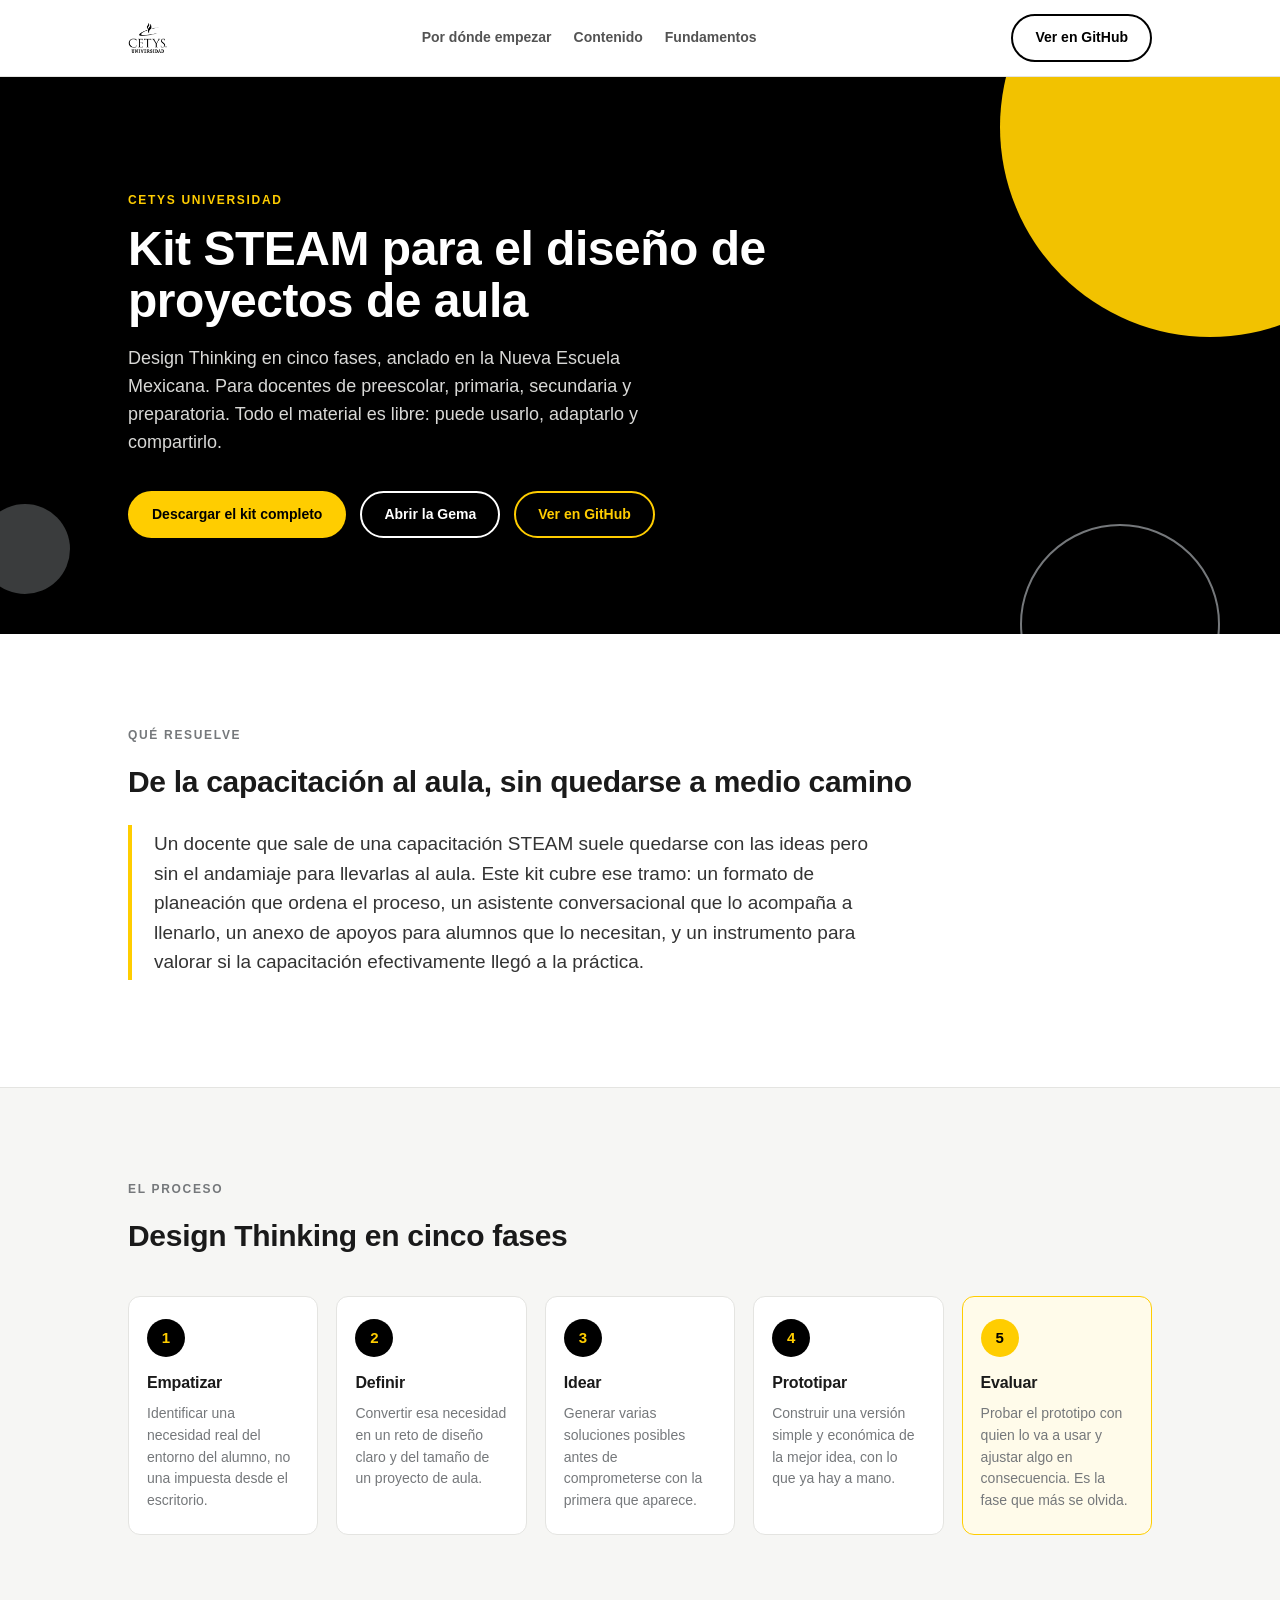
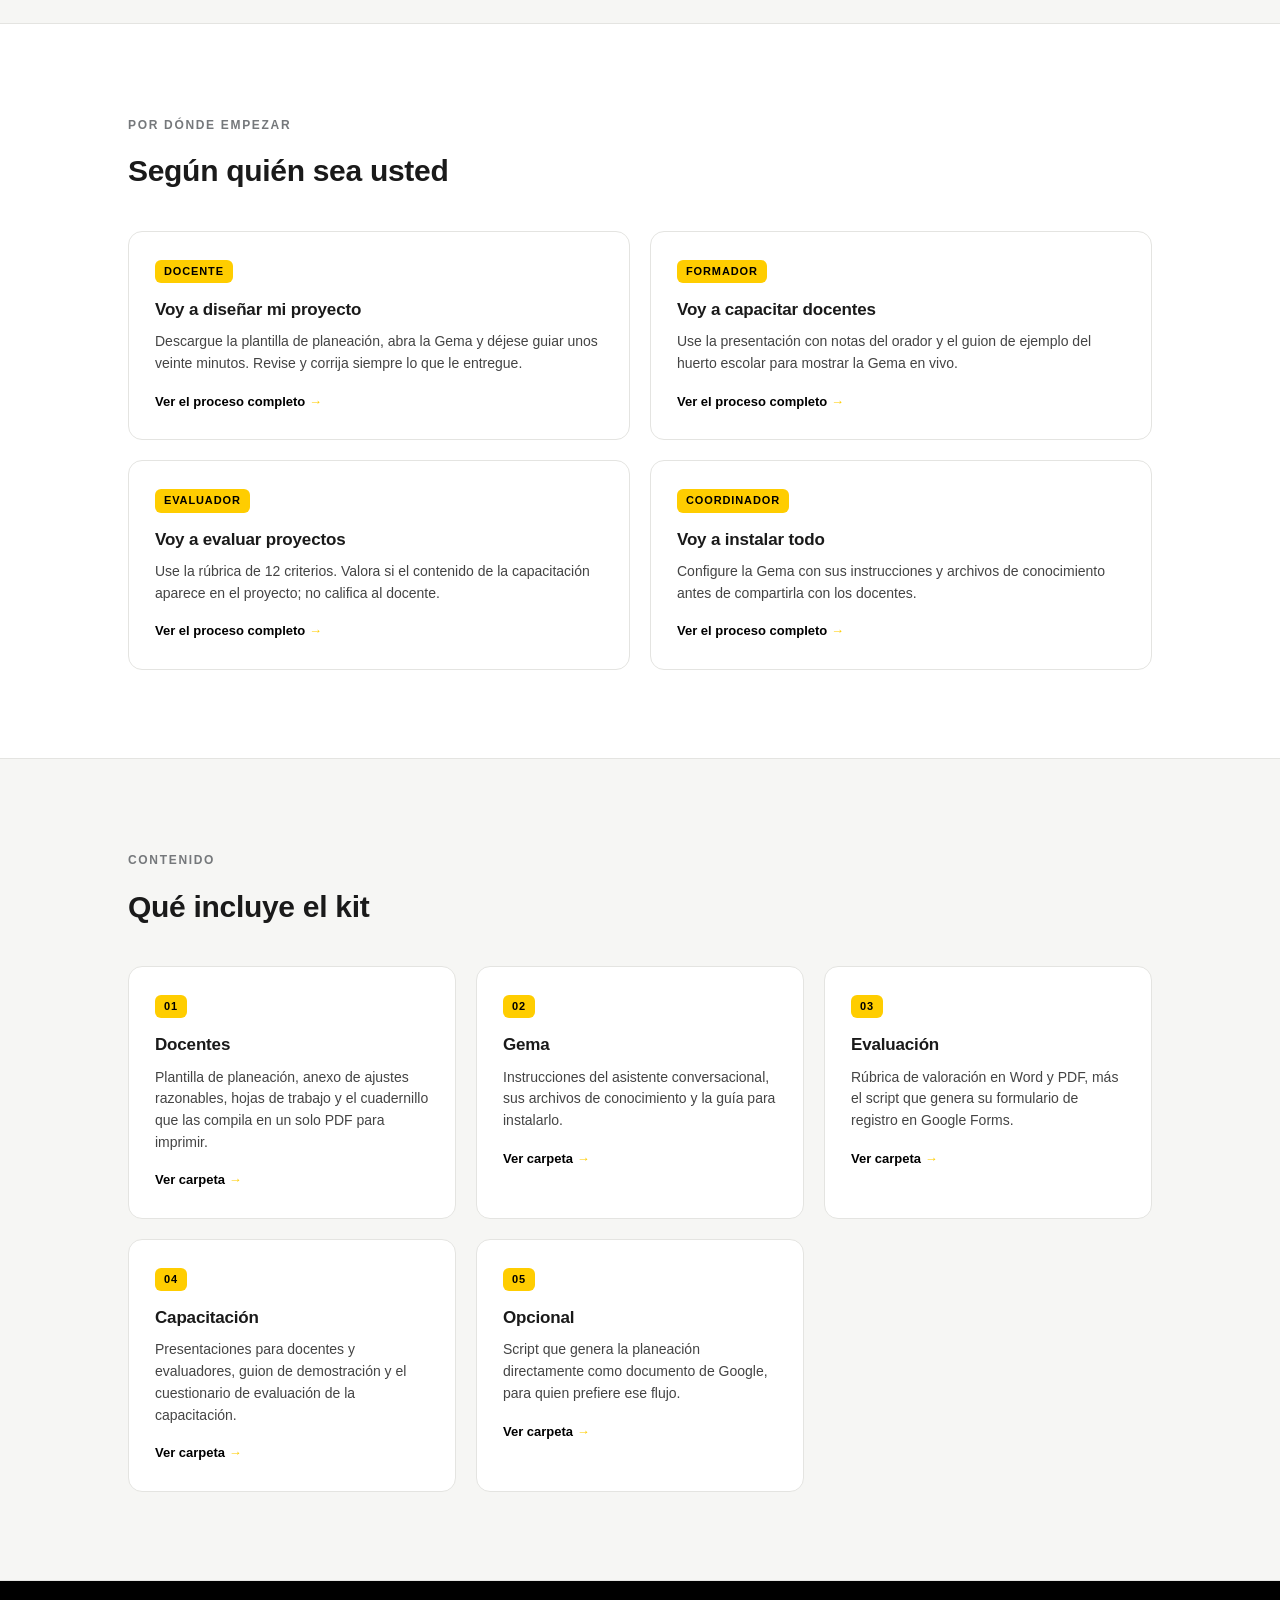
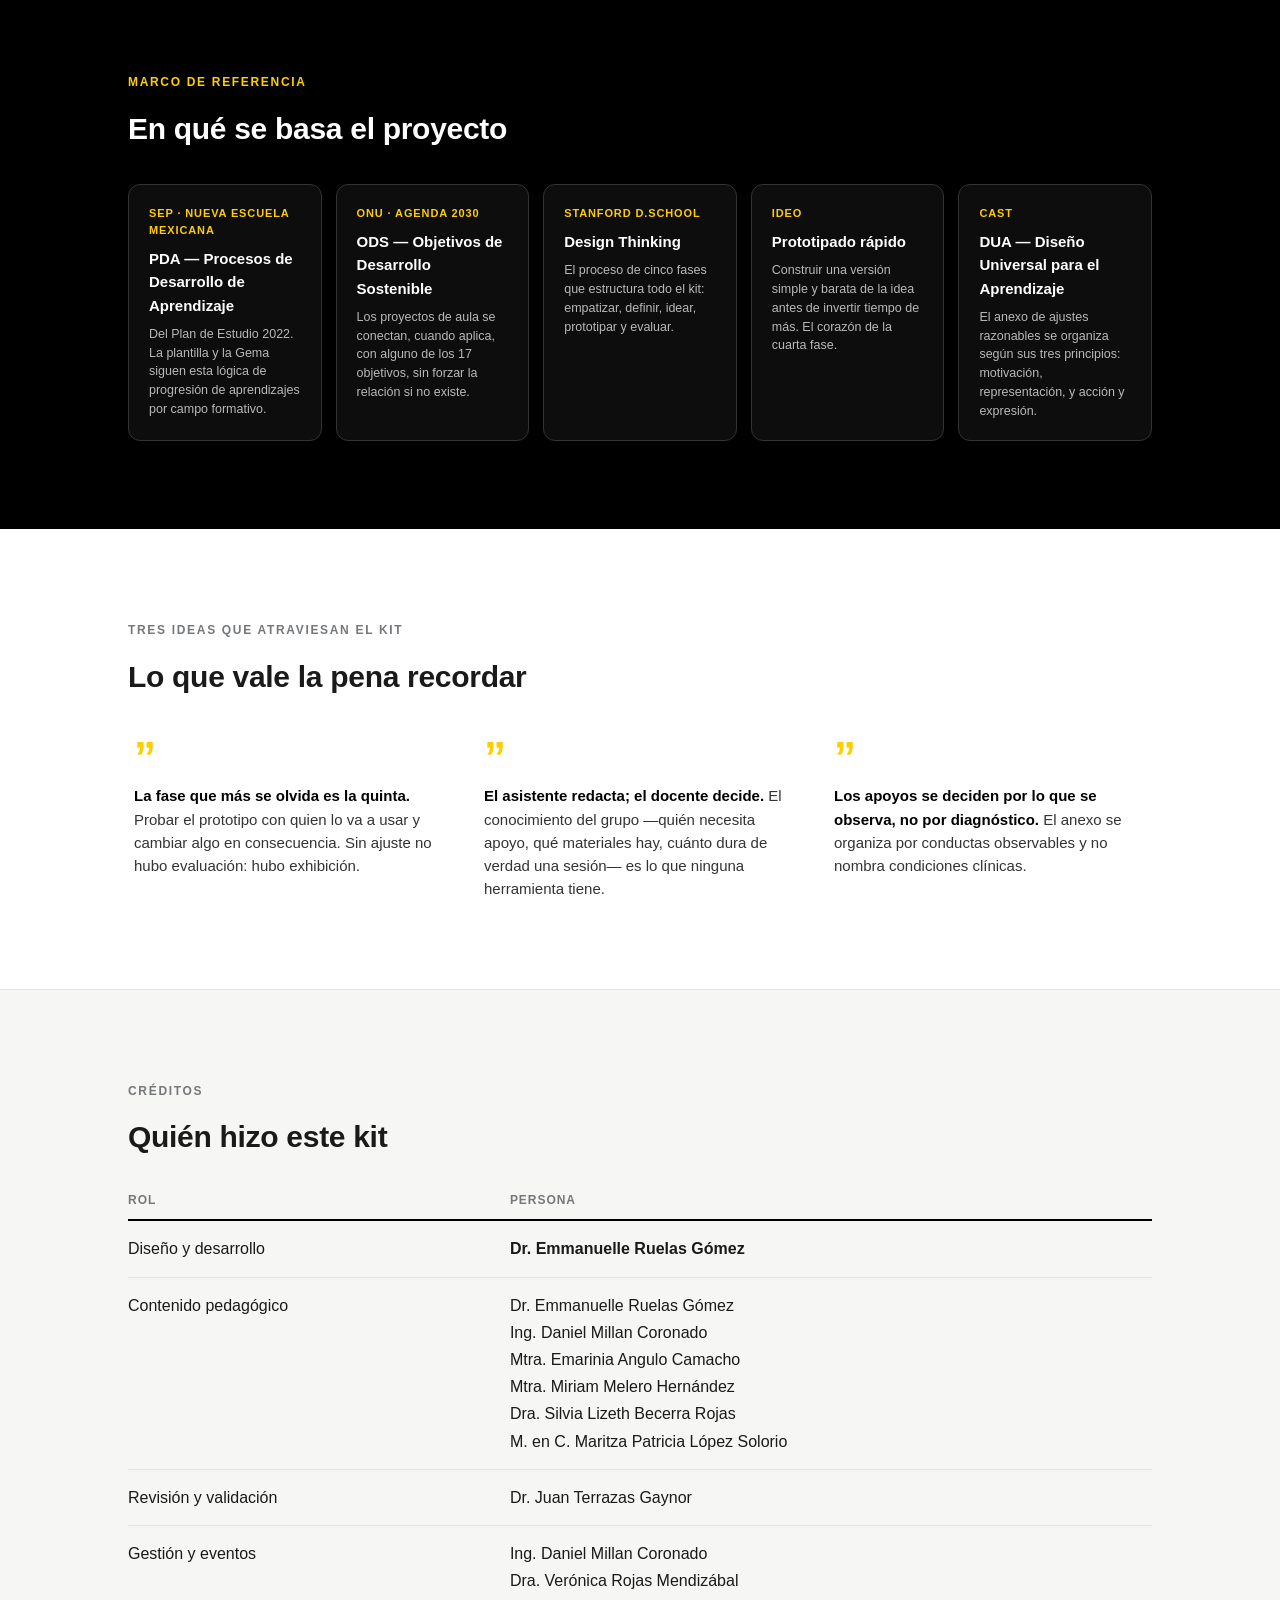
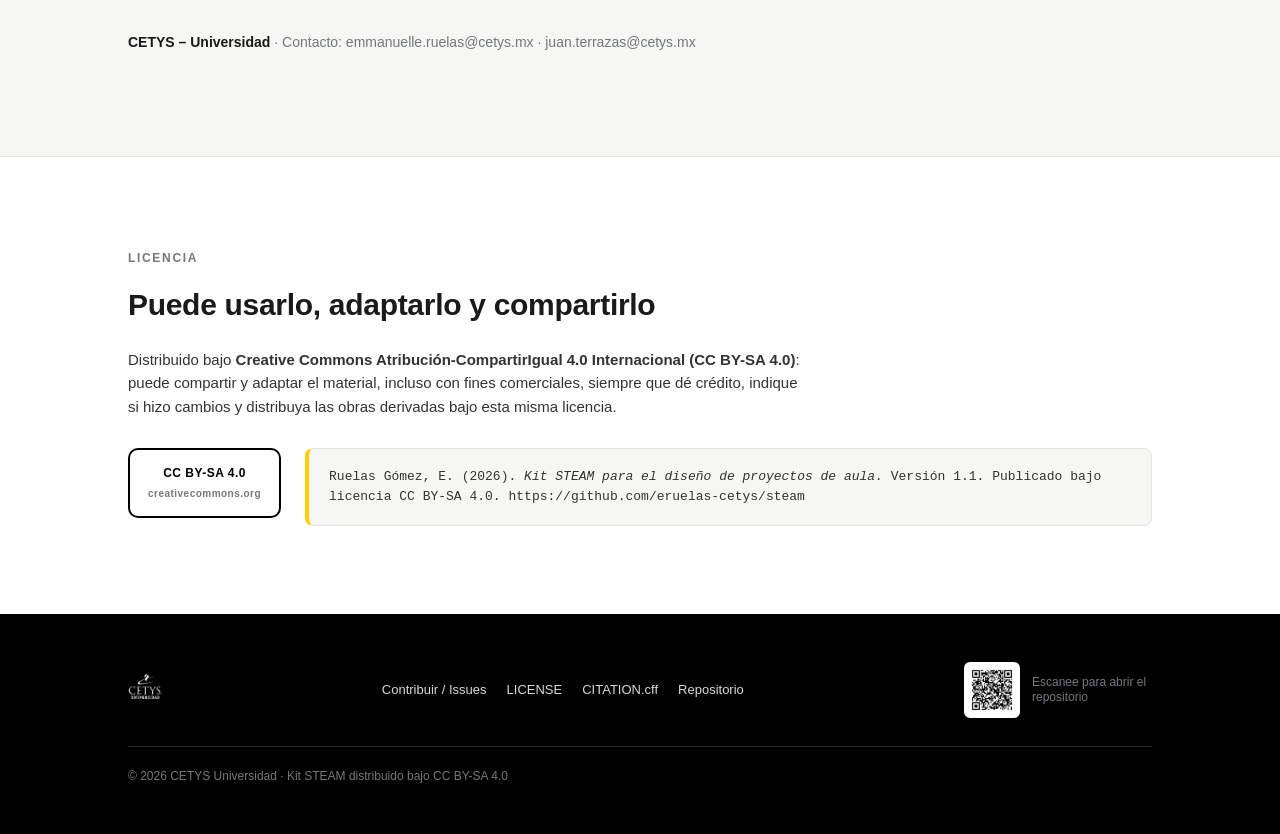
==== commit 293424b4: "Se modifica, lo que se usa por el marco documental del proyecto" ====
--- a/docs/index.html
+++ b/docs/index.html
@@ -15,7 +15,7 @@
     <nav class="nav-links">
       <a href="#empezar">Por dónde empezar</a>
       <a href="#contenido">Contenido</a>
-      <a href="#recursos">Recursos</a>
+      <a href="#fundamentos">Fundamentos</a>
     </nav>
     <a class="btn btn-outline-black nav-cta" href="https://github.com/eruelas-cetys/steam" target="_blank" rel="noopener">Ver en GitHub</a>
   </div>
@@ -156,27 +156,36 @@
   </div>
 </section>
 
-<!-- 6. RECURSOS EN VIVO -->
-<section id="recursos" class="recursos">
-  <div class="wrap">
-    <span class="eyebrow on-black">Recursos en vivo</span>
-    <h2>Todo lo que se usa en el momento</h2>
-    <div class="recursos-grid">
-      <a class="recurso-btn" href="https://gemini.google.com/gem/1CU8PMaLrnnSPqOltSaSx2SMpcUF2O90s?usp=sharing" target="_blank" rel="noopener">
-        <span class="lbl">Asistente</span>
-        <span class="name">Abrir la Gema</span>
-      </a>
-      <a class="recurso-btn" href="https://docs.google.com/forms/d/e/1FAIpQLSeBpT1_KdAah0Wa35WcBv2gscRtcO41Vxu0KSvgbutrTcHspw/viewform" target="_blank" rel="noopener">
-        <span class="lbl">Formulario</span>
-        <span class="name">Cuestionario de evaluación</span>
-      </a>
-      <a class="recurso-btn" href="https://docs.google.com/forms/d/e/1FAIpQLSeCytcj24HPUlsNartHKzY84aU4B8jr36hXEk-FzbSuSA4kmQ/viewform" target="_blank" rel="noopener">
-        <span class="lbl">Formulario</span>
-        <span class="name">Rúbrica de valoración</span>
-      </a>
-      <a class="recurso-btn" href="https://github.com/eruelas-cetys/steam/releases/latest" target="_blank" rel="noopener">
-        <span class="lbl">Descarga</span>
-        <span class="name">Kit completo (.zip)</span>
+<!-- 6. MARCO DE REFERENCIA -->
+<section id="fundamentos" class="recursos">
+  <div class="wrap">
+    <span class="eyebrow on-black">Marco de referencia</span>
+    <h2>En qué se basa el proyecto</h2>
+    <div class="recursos-grid five">
+      <a class="recurso-btn" href="https://www.sep.gob.mx/marcocurricular/" target="_blank" rel="noopener">
+        <span class="lbl">SEP · Nueva Escuela Mexicana</span>
+        <span class="name">PDA — Procesos de Desarrollo de Aprendizaje</span>
+        <p class="desc">Del Plan de Estudio 2022. La plantilla y la Gema siguen esta lógica de progresión de aprendizajes por campo formativo.</p>
+      </a>
+      <a class="recurso-btn" href="https://www.un.org/sustainabledevelopment/es/" target="_blank" rel="noopener">
+        <span class="lbl">ONU · Agenda 2030</span>
+        <span class="name">ODS — Objetivos de Desarrollo Sostenible</span>
+        <p class="desc">Los proyectos de aula se conectan, cuando aplica, con alguno de los 17 objetivos, sin forzar la relación si no existe.</p>
+      </a>
+      <a class="recurso-btn" href="https://dschool.stanford.edu/tools/design-thinking-bootleg" target="_blank" rel="noopener">
+        <span class="lbl">Stanford d.school</span>
+        <span class="name">Design Thinking</span>
+        <p class="desc">El proceso de cinco fases que estructura todo el kit: empatizar, definir, idear, prototipar y evaluar.</p>
+      </a>
+      <a class="recurso-btn" href="https://designthinking.ideo.com/resources/the-d-school-starter-kit" target="_blank" rel="noopener">
+        <span class="lbl">IDEO</span>
+        <span class="name">Prototipado rápido</span>
+        <p class="desc">Construir una versión simple y barata de la idea antes de invertir tiempo de más. El corazón de la cuarta fase.</p>
+      </a>
+      <a class="recurso-btn" href="https://udlguidelines.cast.org/" target="_blank" rel="noopener">
+        <span class="lbl">CAST</span>
+        <span class="name">DUA — Diseño Universal para el Aprendizaje</span>
+        <p class="desc">El anexo de ajustes razonables se organiza según sus tres principios: motivación, representación, y acción y expresión.</p>
       </a>
     </div>
   </div>
--- a/docs/assets/styles.css
+++ b/docs/assets/styles.css
@@ -210,8 +210,13 @@
   color:var(--white); background:#0D0D0D;
 }
 .recurso-btn:hover{border-color:var(--yellow);}
-.recurso-btn .lbl{font-size:12px; text-transform:uppercase; letter-spacing:0.08em; color:var(--yellow); font-weight:700; display:block; margin-bottom:8px;}
-.recurso-btn .name{font-size:15px; font-weight:700;}
+.recurso-btn .lbl{font-size:11px; text-transform:uppercase; letter-spacing:0.08em; color:var(--yellow); font-weight:700; display:block; margin-bottom:8px;}
+.recurso-btn .name{font-size:15px; font-weight:700; display:block;}
+.recurso-btn .desc{font-size:12.5px; color:#B9B9B7; margin:8px 0 0; line-height:1.5;}
+.recursos-grid.five{grid-template-columns:repeat(5,1fr);}
+@media(max-width:1000px){ .recursos-grid.five{grid-template-columns:repeat(3,1fr);} }
+@media(max-width:640px){ .recursos-grid.five{grid-template-columns:1fr 1fr;} }
+@media(max-width:480px){ .recursos-grid.five{grid-template-columns:1fr;} }
 
 /* ---- Tres ideas (home) ---- */
 .ideas{display:grid; grid-template-columns:repeat(3,1fr); gap:26px; margin-top:36px;}
